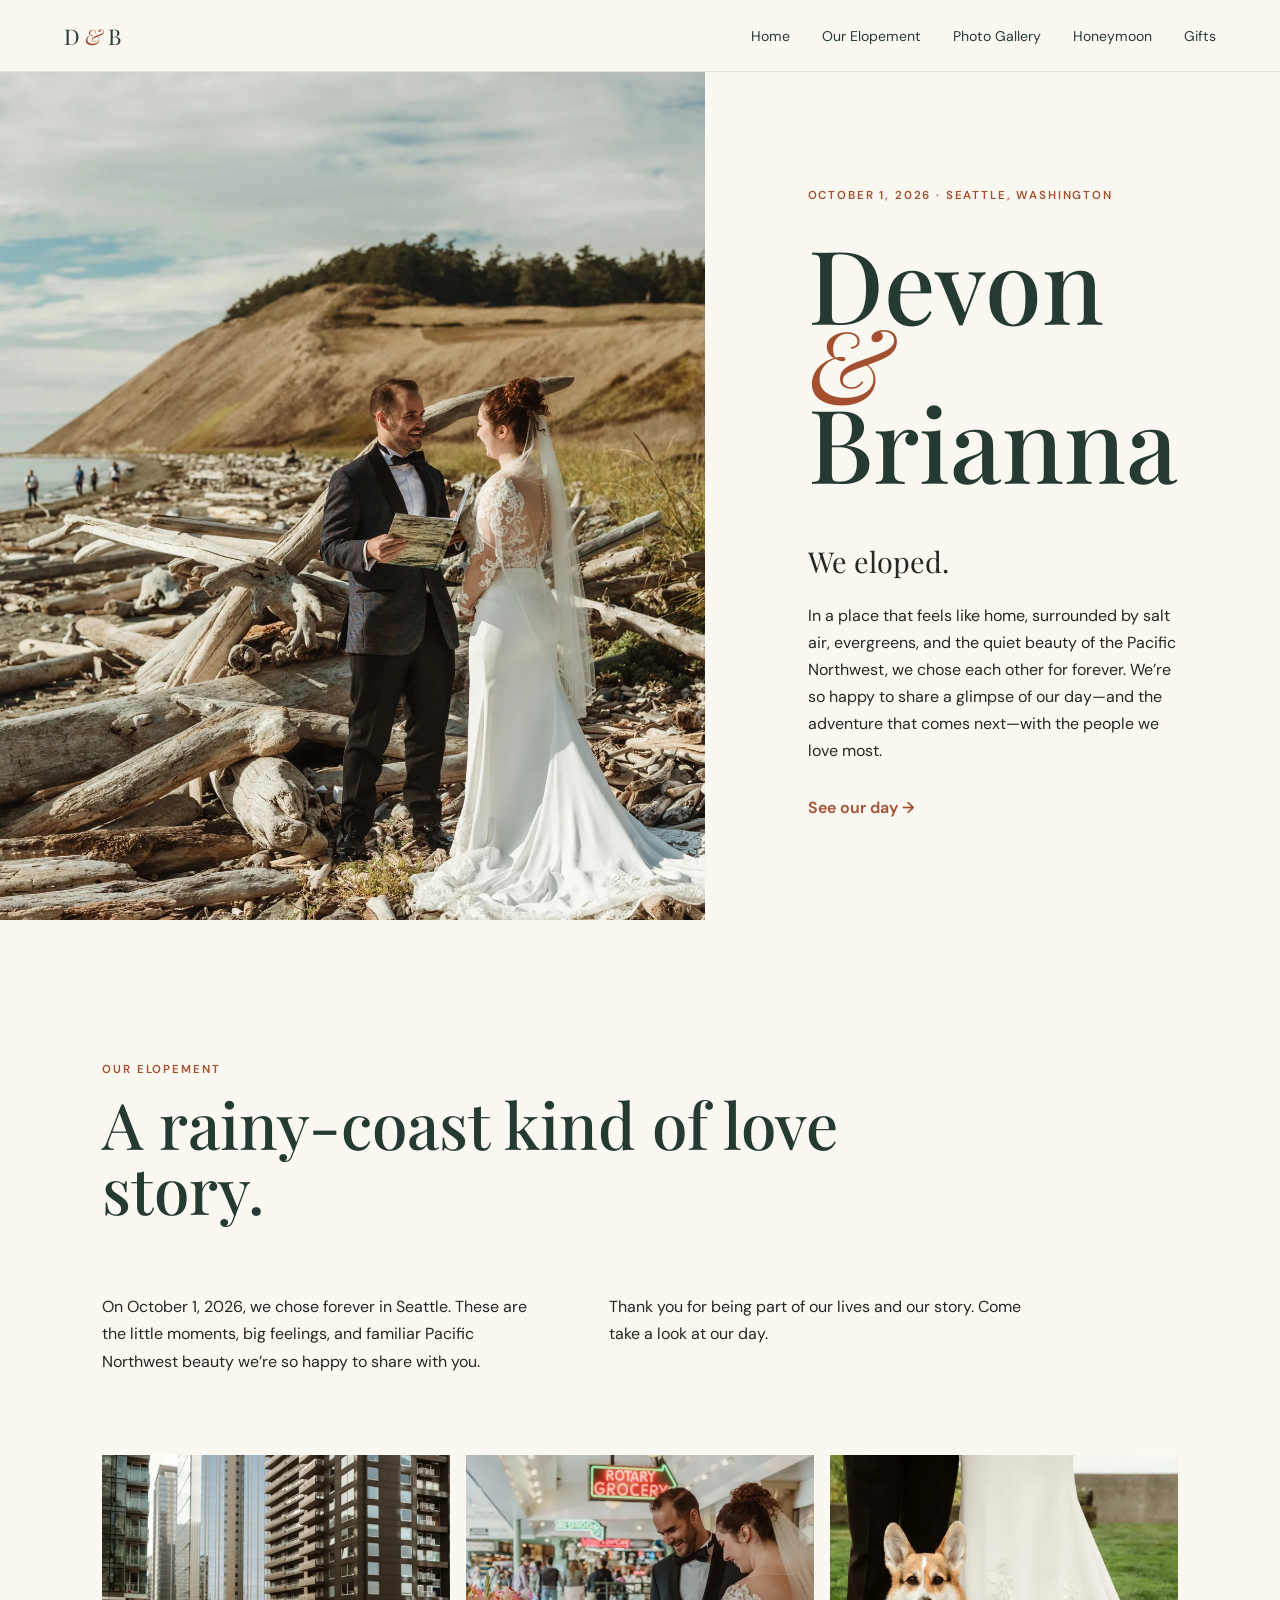
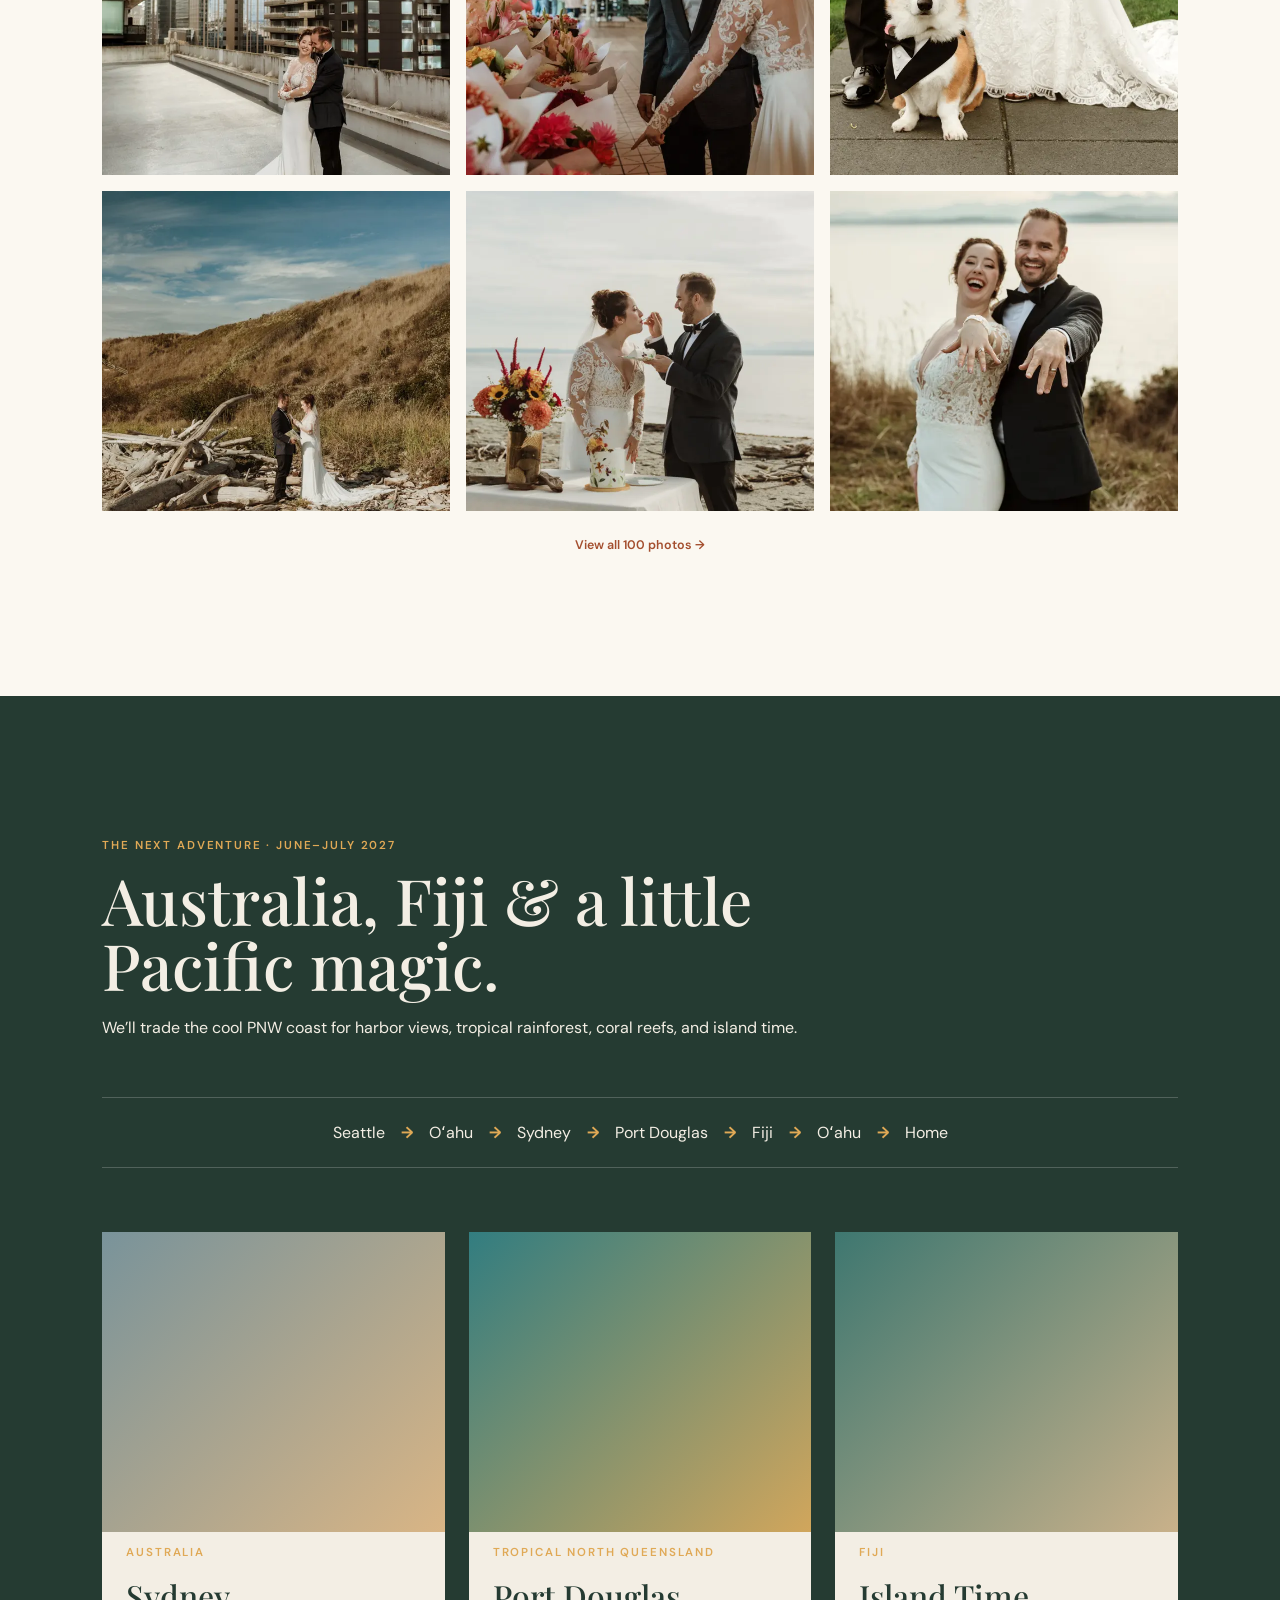
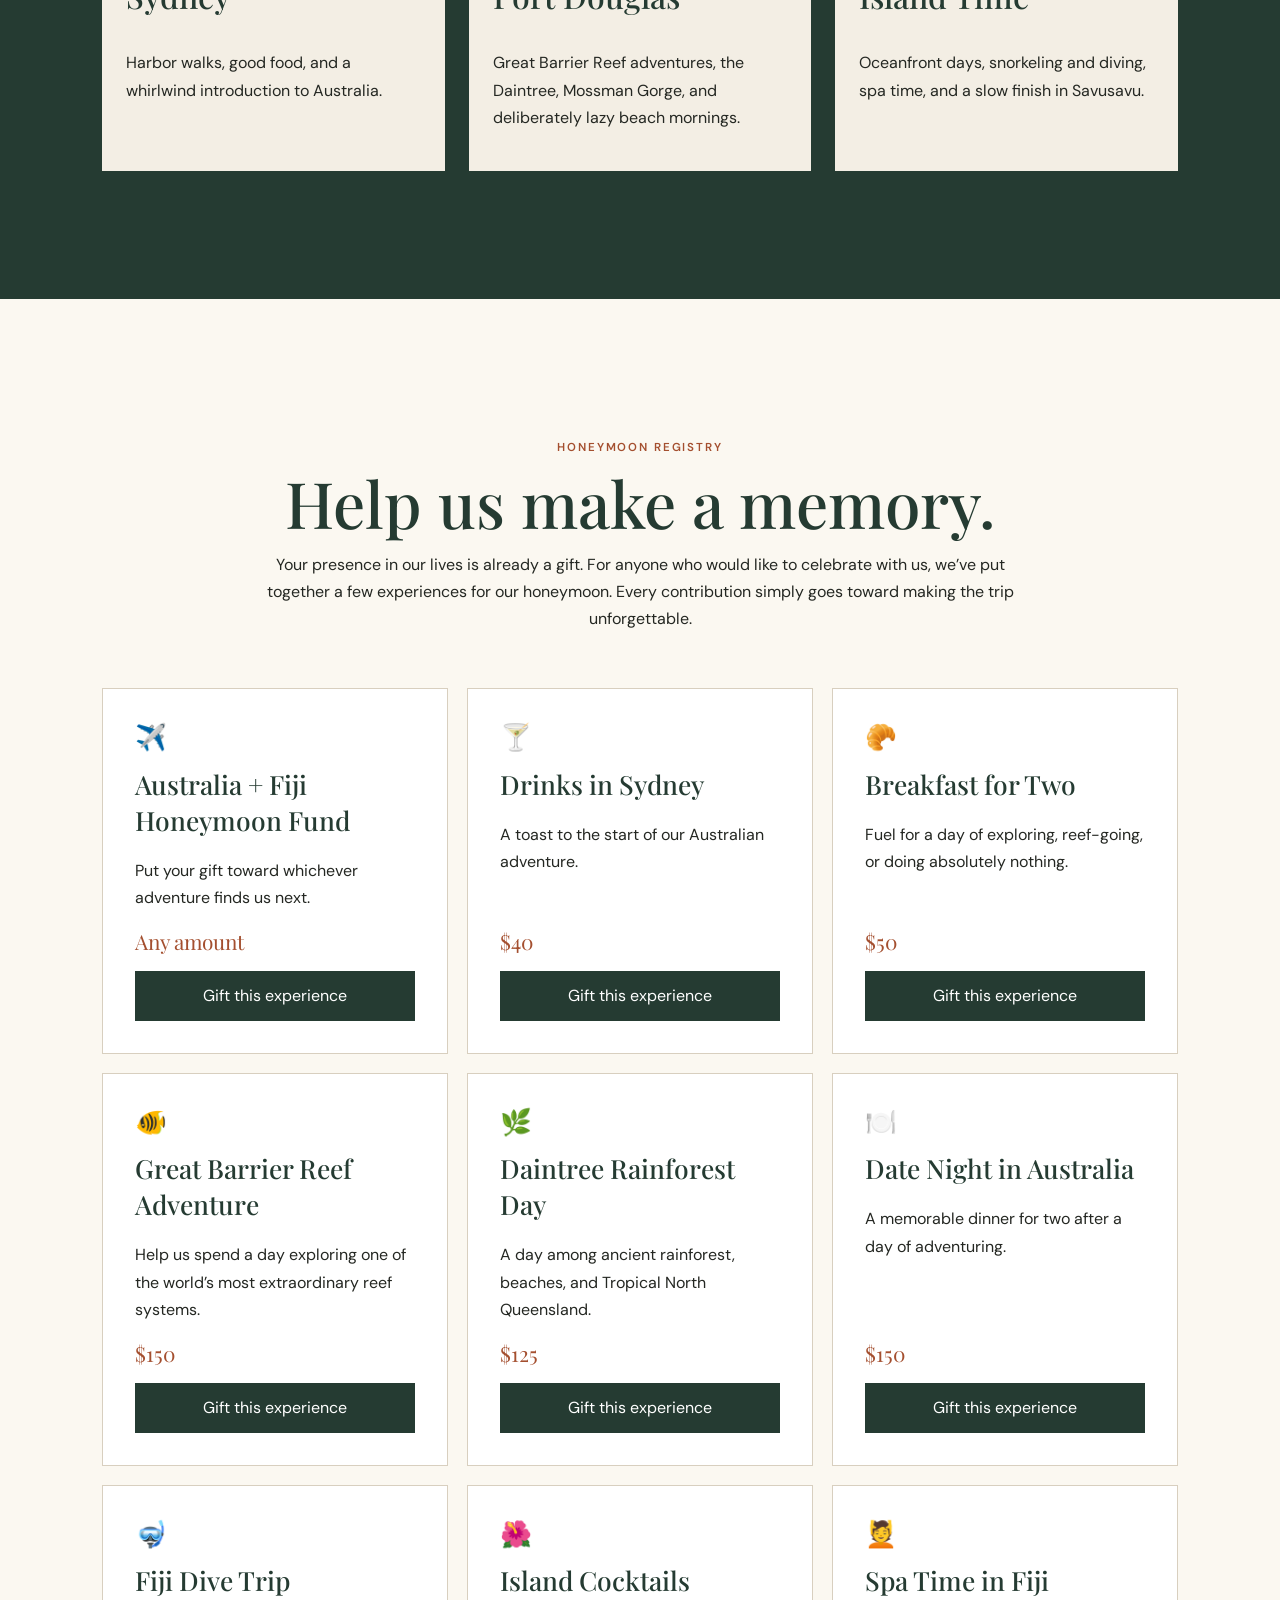
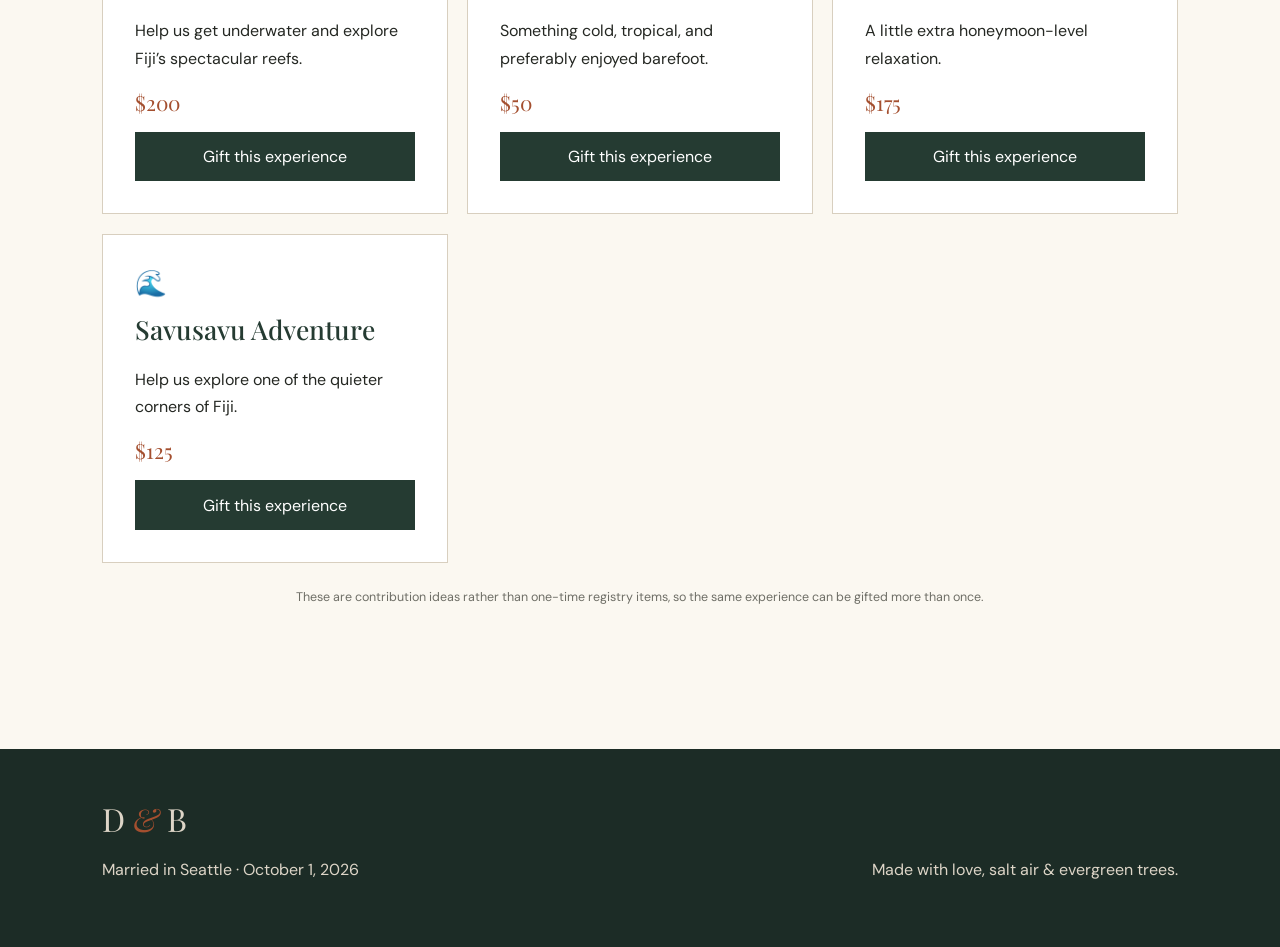
==== index.html @ 870340c9 "Add complete elopement website with all 100 optimized photos" ====
<!doctype html><html lang="en"><head><meta charset="utf-8"><meta name="viewport" content="width=device-width,initial-scale=1"><title>Devon & Brianna</title><link rel="stylesheet" href="assets/style.css"></head><body>
<div id="site"><header><a class="brand" href="#home">D <span>&</span> B</a><button class="menu" aria-label="Toggle navigation">Menu</button><nav><a href="#home">Home</a><a href="#elopement">Our Elopement</a><a href="gallery.html">Photo Gallery</a><a href="#honeymoon">Honeymoon</a><a href="#gifts">Gifts</a></nav></header>
<main><section id="home" class="hero"><div class="hero-image"><img src="assets/images/photo-057-full.webp" alt="Devon and Brianna together on the Pacific Northwest coast" fetchpriority="high"></div><div class="hero-copy"><p class="eyebrow">October 1, 2026 · Seattle, Washington</p><h1>Devon <i>&</i><br>Brianna</h1><p class="lead">We eloped.</p><p>In a place that feels like home, surrounded by salt air, evergreens, and the quiet beauty of the Pacific Northwest, we chose each other for forever. We’re so happy to share a glimpse of our day—and the adventure that comes next—with the people we love most.</p><a class="text-link" href="#elopement">See our day →</a></div></section>
<section id="elopement" class="section"><div class="section-head"><p class="eyebrow">Our Elopement</p><h2>A rainy-coast kind of love story.</h2></div><div class="story"><p>On October 1, 2026, we chose forever in Seattle. These are the little moments, big feelings, and familiar Pacific Northwest beauty we’re so happy to share with you.</p><p>Thank you for being part of our lives and our story. Come take a look at our day.</p></div><div class="photo-preview"><a href="gallery.html#photo-001" aria-label="See elopement photo 1"><img src="assets/images/photo-001-thumb.webp" alt="Elopement photo 1" loading="lazy" width="618" height="800"></a><a href="gallery.html#photo-013" aria-label="See elopement photo 13"><img src="assets/images/photo-013-thumb.webp" alt="Elopement photo 13" loading="lazy" width="600" height="800"></a><a href="gallery.html#photo-030" aria-label="See elopement photo 30"><img src="assets/images/photo-030-thumb.webp" alt="Elopement photo 30" loading="lazy" width="800" height="571"></a><a href="gallery.html#photo-049" aria-label="See elopement photo 49"><img src="assets/images/photo-049-thumb.webp" alt="Elopement photo 49" loading="lazy" width="800" height="571"></a><a href="gallery.html#photo-072" aria-label="See elopement photo 72"><img src="assets/images/photo-072-thumb.webp" alt="Elopement photo 72" loading="lazy" width="800" height="640"></a><a href="gallery.html#photo-100" aria-label="See elopement photo 100"><img src="assets/images/photo-100-thumb.webp" alt="Elopement photo 100" loading="lazy" width="640" height="800"></a></div><p class="gallery-note"><a class="text-link" href="gallery.html">View all 100 photos →</a></p></section>
<section id="honeymoon" class="section honeymoon"><div class="section-head"><p class="eyebrow">The next adventure · June–July 2027</p><h2>Australia, Fiji & a little Pacific magic.</h2><p>We’ll trade the cool PNW coast for harbor views, tropical rainforest, coral reefs, and island time.</p></div><div class="route"><span>Seattle</span><b>→</b><span>Oʻahu</span><b>→</b><span>Sydney</span><b>→</b><span>Port Douglas</span><b>→</b><span>Fiji</span><b>→</b><span>Oʻahu</span><b>→</b><span>Home</span></div><div class="destination-grid"><article><div class="dest-img sydney"></div><p class="eyebrow">Australia</p><h3>Sydney</h3><p>Harbor walks, good food, and a whirlwind introduction to Australia.</p></article><article><div class="dest-img reef"></div><p class="eyebrow">Tropical North Queensland</p><h3>Port Douglas</h3><p>Great Barrier Reef adventures, the Daintree, Mossman Gorge, and deliberately lazy beach mornings.</p></article><article><div class="dest-img fiji"></div><p class="eyebrow">Fiji</p><h3>Island Time</h3><p>Oceanfront days, snorkeling and diving, spa time, and a slow finish in Savusavu.</p></article></div></section>
<section id="gifts" class="section gifts"><div class="section-head center"><p class="eyebrow">Honeymoon Registry</p><h2>Help us make a memory.</h2><p>Your presence in our lives is already a gift. For anyone who would like to celebrate with us, we’ve put together a few experiences for our honeymoon. Every contribution simply goes toward making the trip unforgettable.</p></div><div id="giftGrid" class="gift-grid"></div><p class="fineprint">These are contribution ideas rather than one-time registry items, so the same experience can be gifted more than once.</p></section>
</main><footer><div><div class="footer-mark">D <span>&</span> B</div><p>Married in Seattle · October 1, 2026</p></div><p>Made with love, salt air & evergreen trees.</p></footer></div>
<div id="modal" class="modal" hidden><div class="modal-card" role="dialog" aria-modal="true" aria-labelledby="modalTitle"><button id="closeModal" class="close" aria-label="Close">×</button><p class="eyebrow">A gift for our adventure</p><h2 id="modalTitle">Thank you.</h2><p id="giftChoice"></p><div class="pay-options"><div><h3>Venmo</h3><div class="qr">VENMO<br>QR CODE<br>PLACEHOLDER</div><p>@YOUR-VENMO</p><button class="secondary" data-copy="@YOUR-VENMO">Copy Venmo</button></div><div><h3>Zelle</h3><p>Send your gift using Brianna’s email:</p><strong id="zelle">your-email@example.com</strong><button class="secondary" data-copy="your-email@example.com">Copy email</button></div></div><p class="modal-note">Please include your name and the experience in the payment note if you’d like.</p></div></div>
<script src="assets/script.js"></script></body></html>
---- assets/style.css ----
@import url('https://fonts.googleapis.com/css2?family=DM+Sans:wght@400;500;600&family=Playfair+Display:ital,wght@0,500;0,600;1,500&display=swap');
:root{--cream:#f3eee4;--paper:#fbf8f1;--forest:#253b32;--moss:#596b4f;--rust:#a44f2f;--ochre:#c38b31;--plum:#684454;--ink:#242722;--drift:#c8b9a4}*{box-sizing:border-box}html{scroll-behavior:smooth}body{margin:0;background:var(--paper);color:var(--ink);font-family:'DM Sans',sans-serif}h1,h2,h3{font-family:'Playfair Display',serif;font-weight:500;margin-top:0}p{line-height:1.7}.eyebrow{text-transform:uppercase;letter-spacing:.16em;font-size:.72rem;font-weight:600;color:var(--rust)}header{position:sticky;top:0;z-index:20;height:72px;padding:0 5vw;display:flex;align-items:center;justify-content:space-between;background:rgba(251,248,241,.93);backdrop-filter:blur(12px);border-bottom:1px solid rgba(37,59,50,.12)}.brand{text-decoration:none;color:var(--forest);font-family:'Playfair Display';font-size:1.35rem}.brand span,.footer-mark span{color:var(--rust);font-style:italic}nav{display:flex;gap:2rem}nav a{color:var(--forest);text-decoration:none;font-size:.88rem}.menu{display:none}.hero{min-height:calc(100vh - 72px);display:grid;grid-template-columns:1.12fr .88fr}.hero-image{min-height:650px;background:linear-gradient(145deg,rgba(37,59,50,.2),rgba(164,79,47,.18)),linear-gradient(135deg,#7f8b7d,#d1b27b 50%,#6a535d);display:flex;align-items:flex-end;padding:2rem;color:white}.placeholder span{border:1px solid rgba(255,255,255,.7);padding:.7rem 1rem;font-size:.75rem;letter-spacing:.1em;text-transform:uppercase}.hero-copy{display:flex;flex-direction:column;justify-content:center;padding:8vw}.hero h1{font-size:clamp(4rem,8vw,8.5rem);line-height:.78;color:var(--forest);margin:.25em 0}.hero h1 i{color:var(--rust);font-weight:400}.lead{font-family:'Playfair Display';font-size:1.8rem;margin-bottom:0}.text-link{color:var(--rust);font-weight:600;text-decoration:none;margin-top:1rem}.section{padding:8rem 8vw}.section-head{max-width:760px;margin-bottom:3.5rem}.section-head h2{font-size:clamp(2.8rem,5vw,5.2rem);line-height:1.02;color:var(--forest);margin:.15em 0}.story{display:grid;grid-template-columns:1fr 1fr;gap:4rem;max-width:950px;margin-bottom:4rem}.gallery{display:grid;grid-template-columns:repeat(3,1fr);grid-auto-rows:260px;gap:1rem}.ph{background:linear-gradient(145deg,#647466,#b08b61);display:grid;place-items:center;color:rgba(255,255,255,.7);font-family:'Playfair Display';font-size:2rem}.ph:nth-child(2n){background:linear-gradient(145deg,#8d654e,#6d4f61)}.ph.tall{grid-row:span 2}.ph.wide{grid-column:span 2}.gallery-note,.fineprint{text-align:center;font-size:.78rem;color:#6e6e66;margin-top:1.5rem}.honeymoon{background:var(--forest);color:var(--cream)}.honeymoon .section-head h2{color:var(--cream)}.honeymoon .eyebrow{color:#e0a956}.route{display:flex;flex-wrap:wrap;align-items:center;justify-content:center;gap:.7rem 1rem;border-top:1px solid rgba(255,255,255,.2);border-bottom:1px solid rgba(255,255,255,.2);padding:1.5rem 0;margin-bottom:4rem}.route b{color:#e0a956}.destination-grid{display:grid;grid-template-columns:repeat(3,1fr);gap:1.5rem}.destination-grid article{background:#f3eee4;color:var(--ink);padding-bottom:1.5rem}.destination-grid article p,.destination-grid article h3{margin-left:1.5rem;margin-right:1.5rem}.destination-grid h3{font-size:2rem;color:var(--forest)}.dest-img{height:300px;background-size:cover;background-position:center}.sydney{background:linear-gradient(135deg,#79939a,#d9b585)}.reef{background:linear-gradient(135deg,#327d80,#d1a65c)}.fiji{background:linear-gradient(135deg,#3e7770,#c9b18a)}.center{text-align:center;margin-left:auto;margin-right:auto}.gift-grid{display:grid;grid-template-columns:repeat(3,1fr);gap:1.2rem}.gift-card{border:1px solid #d8cfbf;background:#fff;padding:2rem;display:flex;min-height:260px;flex-direction:column}.gift-card .icon{font-size:1.6rem}.gift-card h3{font-size:1.65rem;color:var(--forest);margin:.7rem 0 .2rem}.gift-card .amount{font-family:'Playfair Display';font-size:1.3rem;color:var(--rust);margin-top:auto}.gift-card button{background:var(--forest);color:white;border:0;padding:.9rem 1rem;font:inherit;cursor:pointer}.gift-card button{margin-top:1rem;width:100%}footer{padding:3rem 8vw;background:#1c2c26;color:#ddd5c7;display:flex;justify-content:space-between;align-items:end}.footer-mark{font-family:'Playfair Display';font-size:2rem}.modal{position:fixed;inset:0;z-index:80;background:rgba(20,27,24,.75);display:grid;place-items:center;padding:1rem}.modal-card{position:relative;width:min(760px,100%);max-height:90vh;overflow:auto;background:var(--paper);padding:3rem}.close{position:absolute;right:1rem;top:.6rem;border:0;background:none;font-size:2rem;cursor:pointer}.pay-options{display:grid;grid-template-columns:1fr 1fr;gap:1rem;margin-top:2rem}.pay-options>div{border:1px solid #d8cfbf;padding:1.5rem}.qr{height:150px;background:#eee7da;display:grid;place-items:center;text-align:center;font-size:.75rem;letter-spacing:.12em;margin:1rem 0}.secondary{border:1px solid var(--forest);background:transparent;padding:.7rem 1rem;cursor:pointer}.modal-note{font-size:.8rem;color:#666}@media(max-width:800px){nav{display:none;position:absolute;top:72px;left:0;right:0;background:var(--paper);padding:1.5rem 5vw;flex-direction:column}nav.open{display:flex}.menu{display:block;border:0;background:none}.hero{grid-template-columns:1fr}.hero-image{min-height:55vh}.hero-copy{padding:5rem 8vw}.story,.destination-grid,.gift-grid,.pay-options{grid-template-columns:1fr}.gallery{grid-template-columns:1fr 1fr;grid-auto-rows:190px}.ph.wide{grid-column:span 2}.section{padding:5rem 6vw}footer{display:block}footer>p{margin-top:2rem}}

[hidden]{display:none!important}section[id],.photo{scroll-margin-top:90px}.hero-image{position:relative;padding:0}.hero-image>img{width:100%;height:100%;position:absolute;inset:0;object-fit:cover}.photo-preview{display:grid;grid-template-columns:repeat(3,1fr);gap:1rem}.photo-preview img{display:block;width:100%;height:320px;object-fit:cover}.gallery-title{font-size:clamp(2.8rem,6vw,5.2rem);line-height:1.05;color:var(--forest)}.photo-wall{columns:3;column-gap:1rem}.photo{display:block;break-inside:avoid;margin-bottom:1rem}.photo img{display:block;width:100%;height:auto;background:var(--cream)}a:focus-visible,button:focus-visible{outline:3px solid var(--ochre);outline-offset:4px}#photoViewer{border:0;padding:3.5rem 1rem 1rem;background:#18251f;color:var(--cream);width:min(1200px,96vw);max-width:96vw;max-height:96dvh;overflow:auto}#photoViewer::backdrop{background:rgba(10,18,14,.92)}#largePhoto{display:block;max-width:100%;width:auto;height:auto;max-height:75dvh;margin:auto;object-fit:contain}.viewer-close{position:absolute;top:.25rem;right:1rem;font-size:2rem}.viewer-close,.viewer-controls button{background:transparent;border:0;color:var(--cream);cursor:pointer;min-width:44px;min-height:44px}.viewer-controls{display:flex;align-items:center;justify-content:center;gap:2rem;margin-top:.5rem}.viewer-controls button{font-size:1.5rem}@media(max-width:800px){.photo-wall{columns:2}.photo-preview{grid-template-columns:repeat(2,1fr)}.photo-preview img{height:240px}nav{gap:1.2rem}}@media(max-width:480px){.photo-wall{columns:1}.photo-preview img{height:190px}}@media(prefers-reduced-motion:reduce){html{scroll-behavior:auto}}
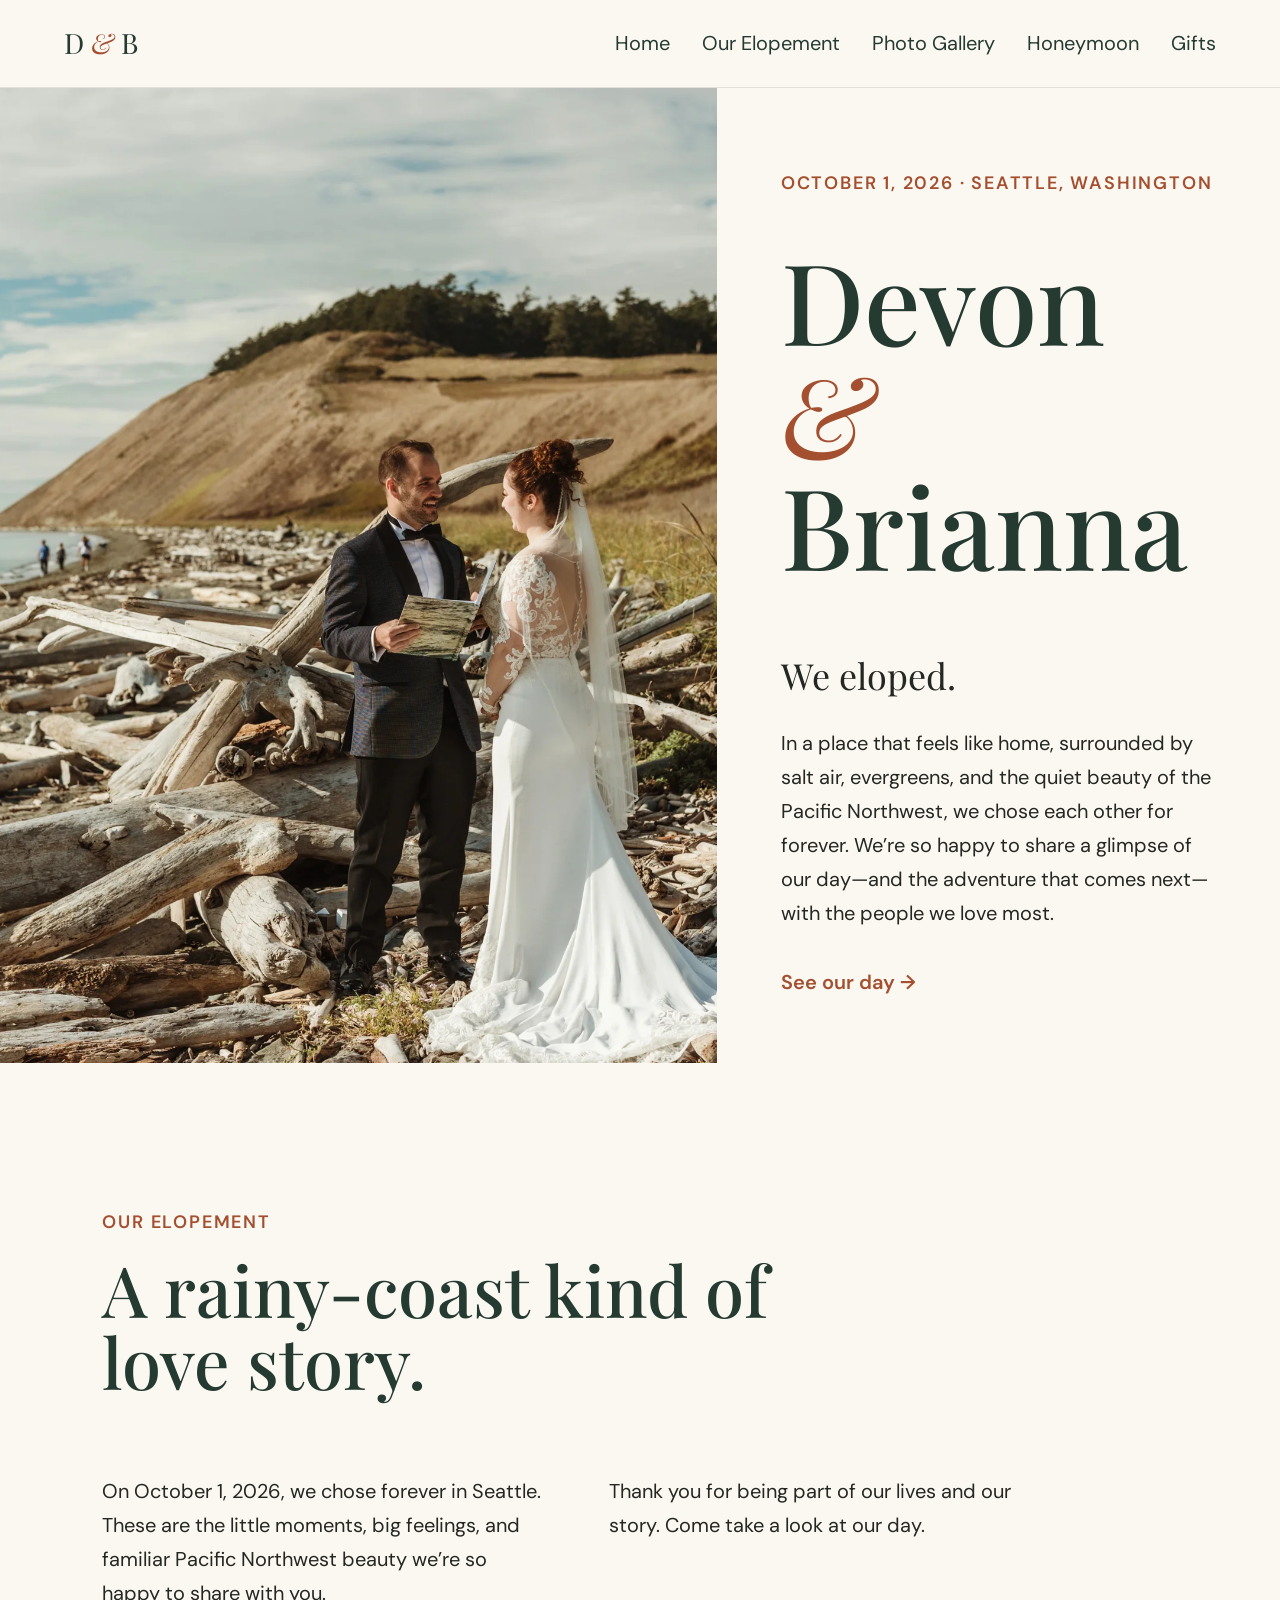
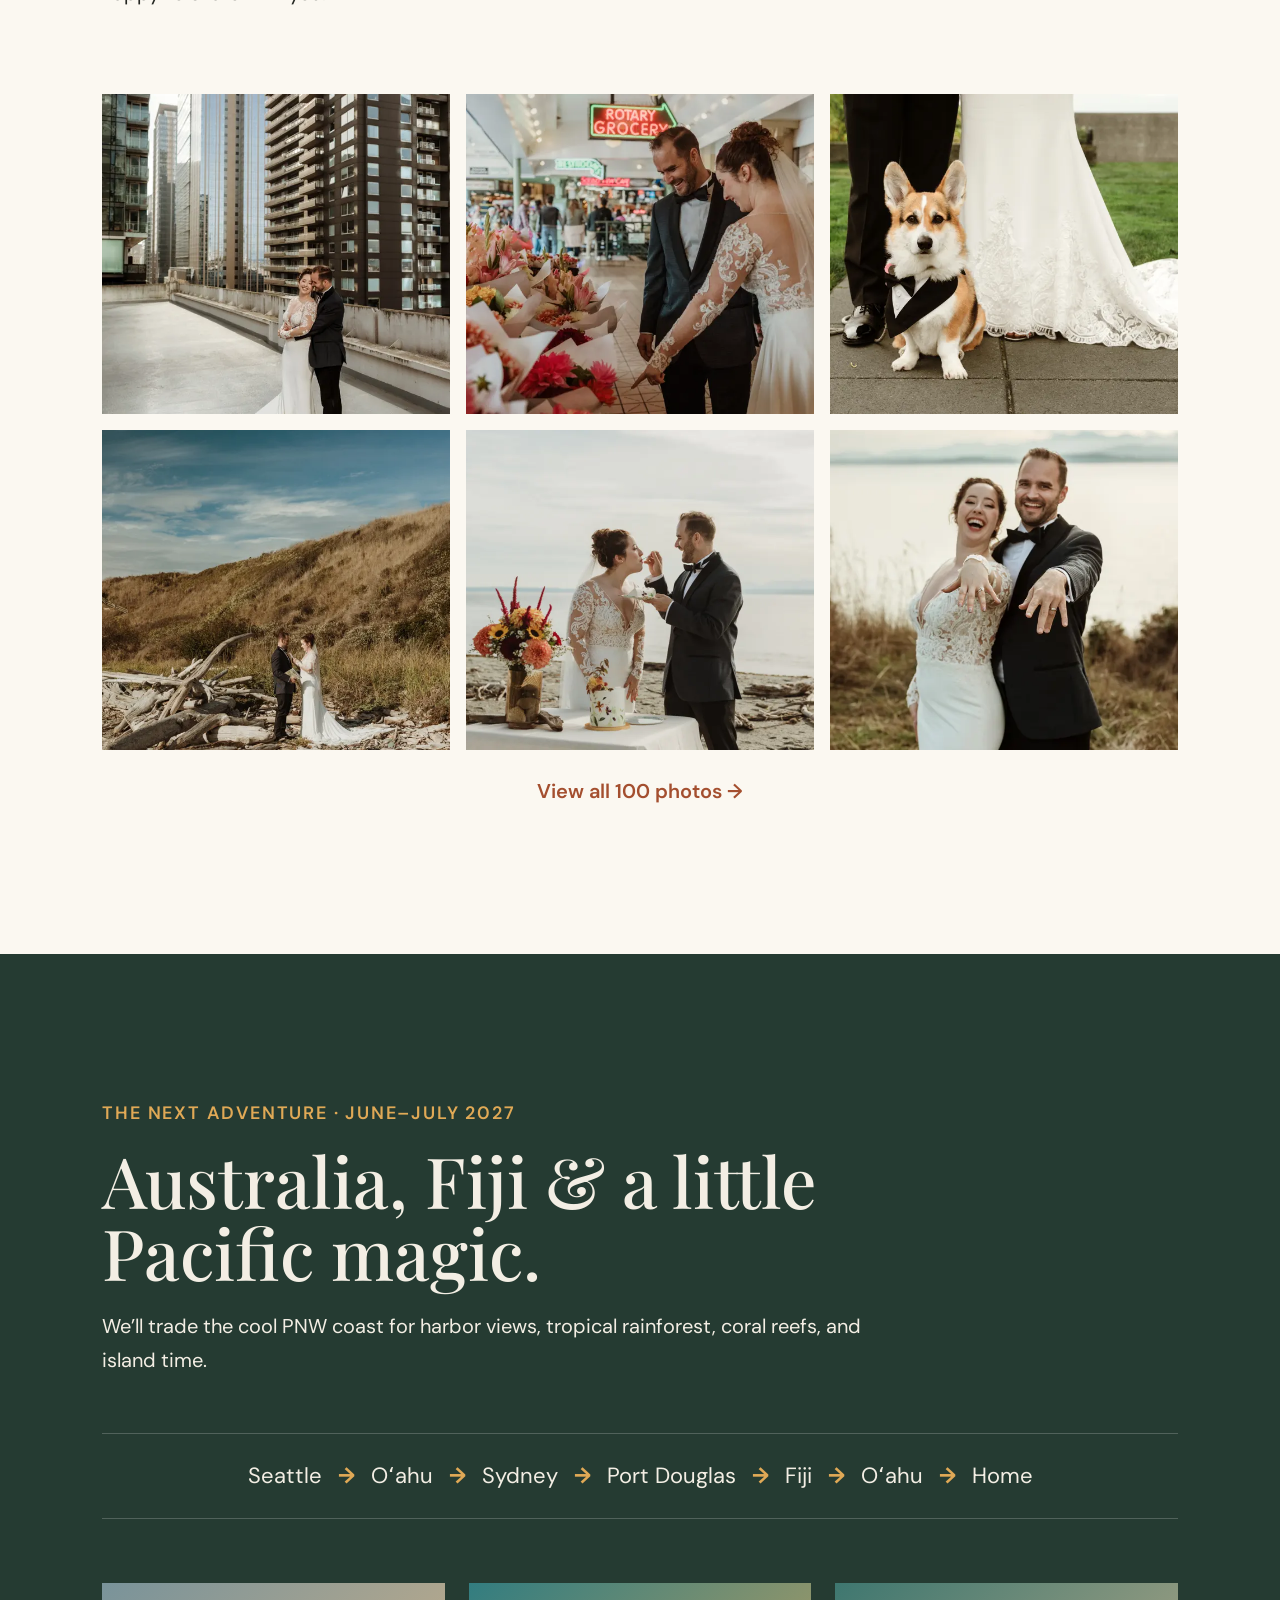
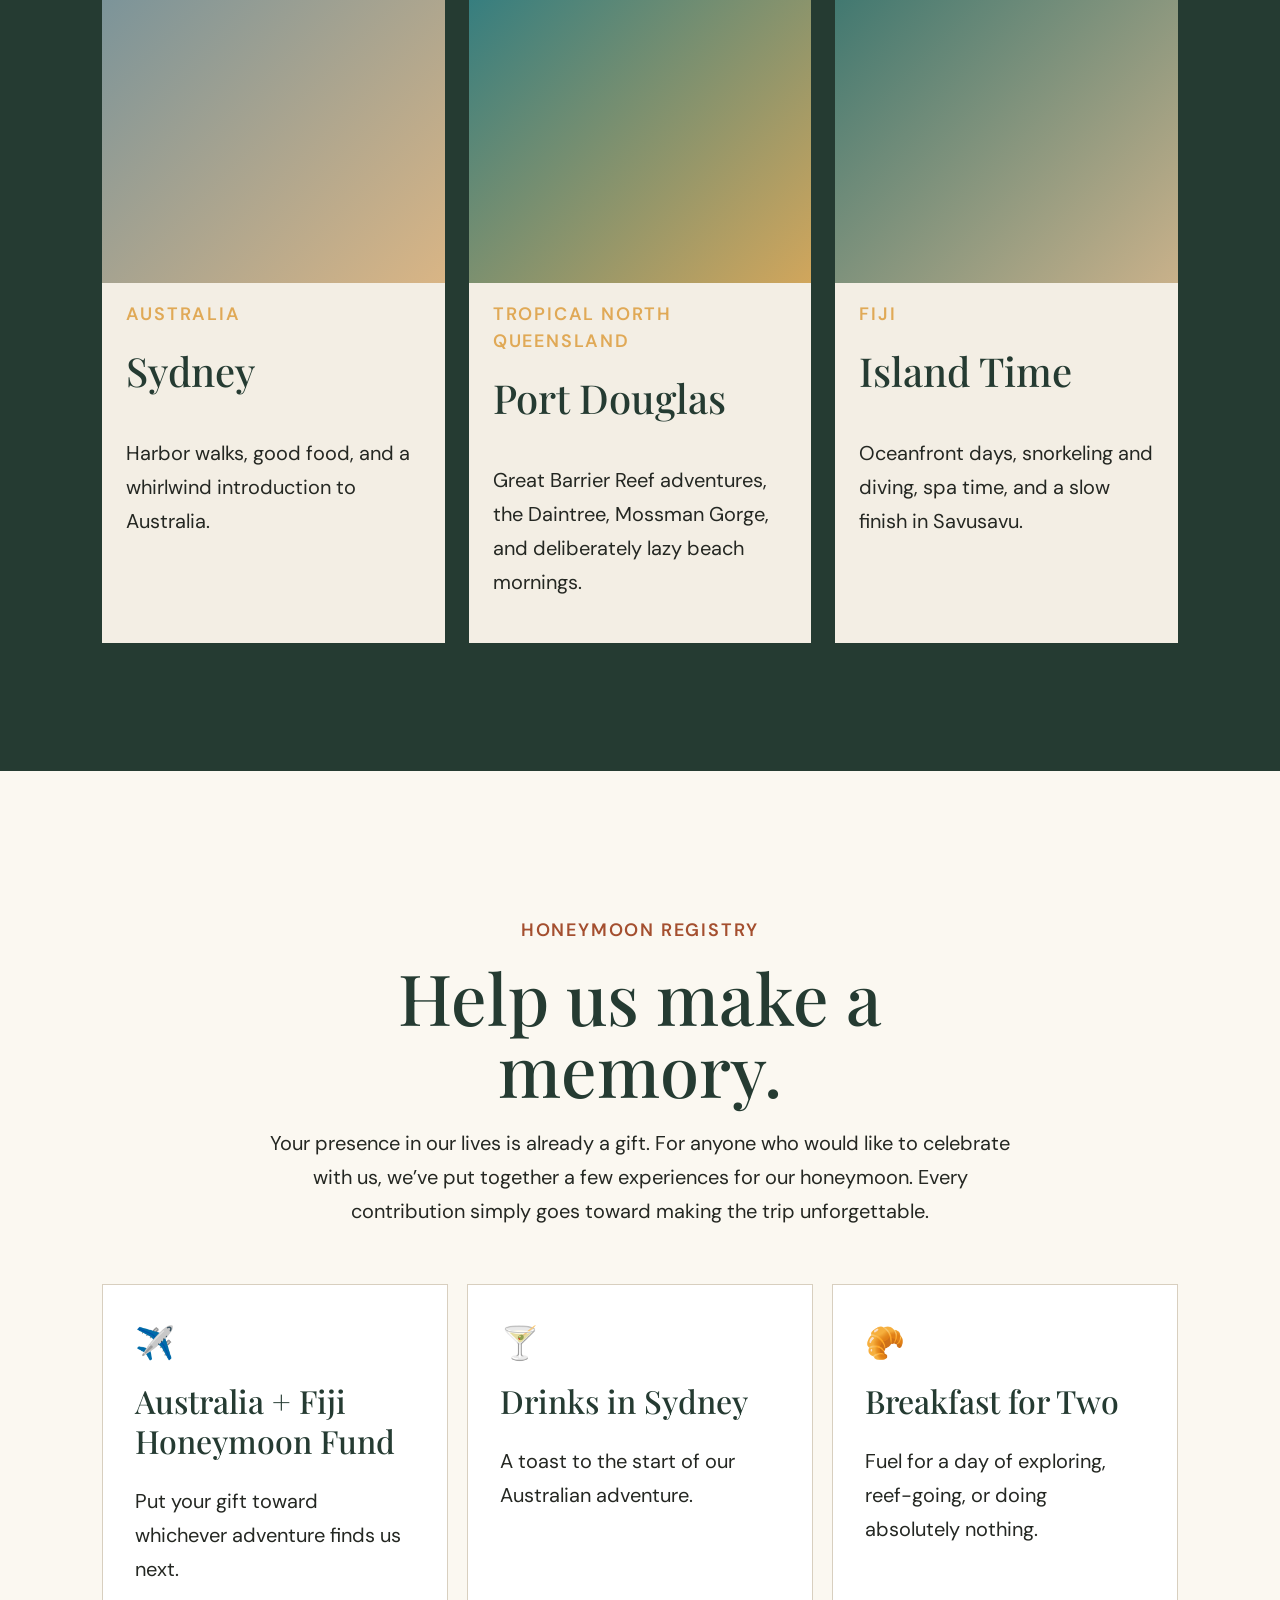
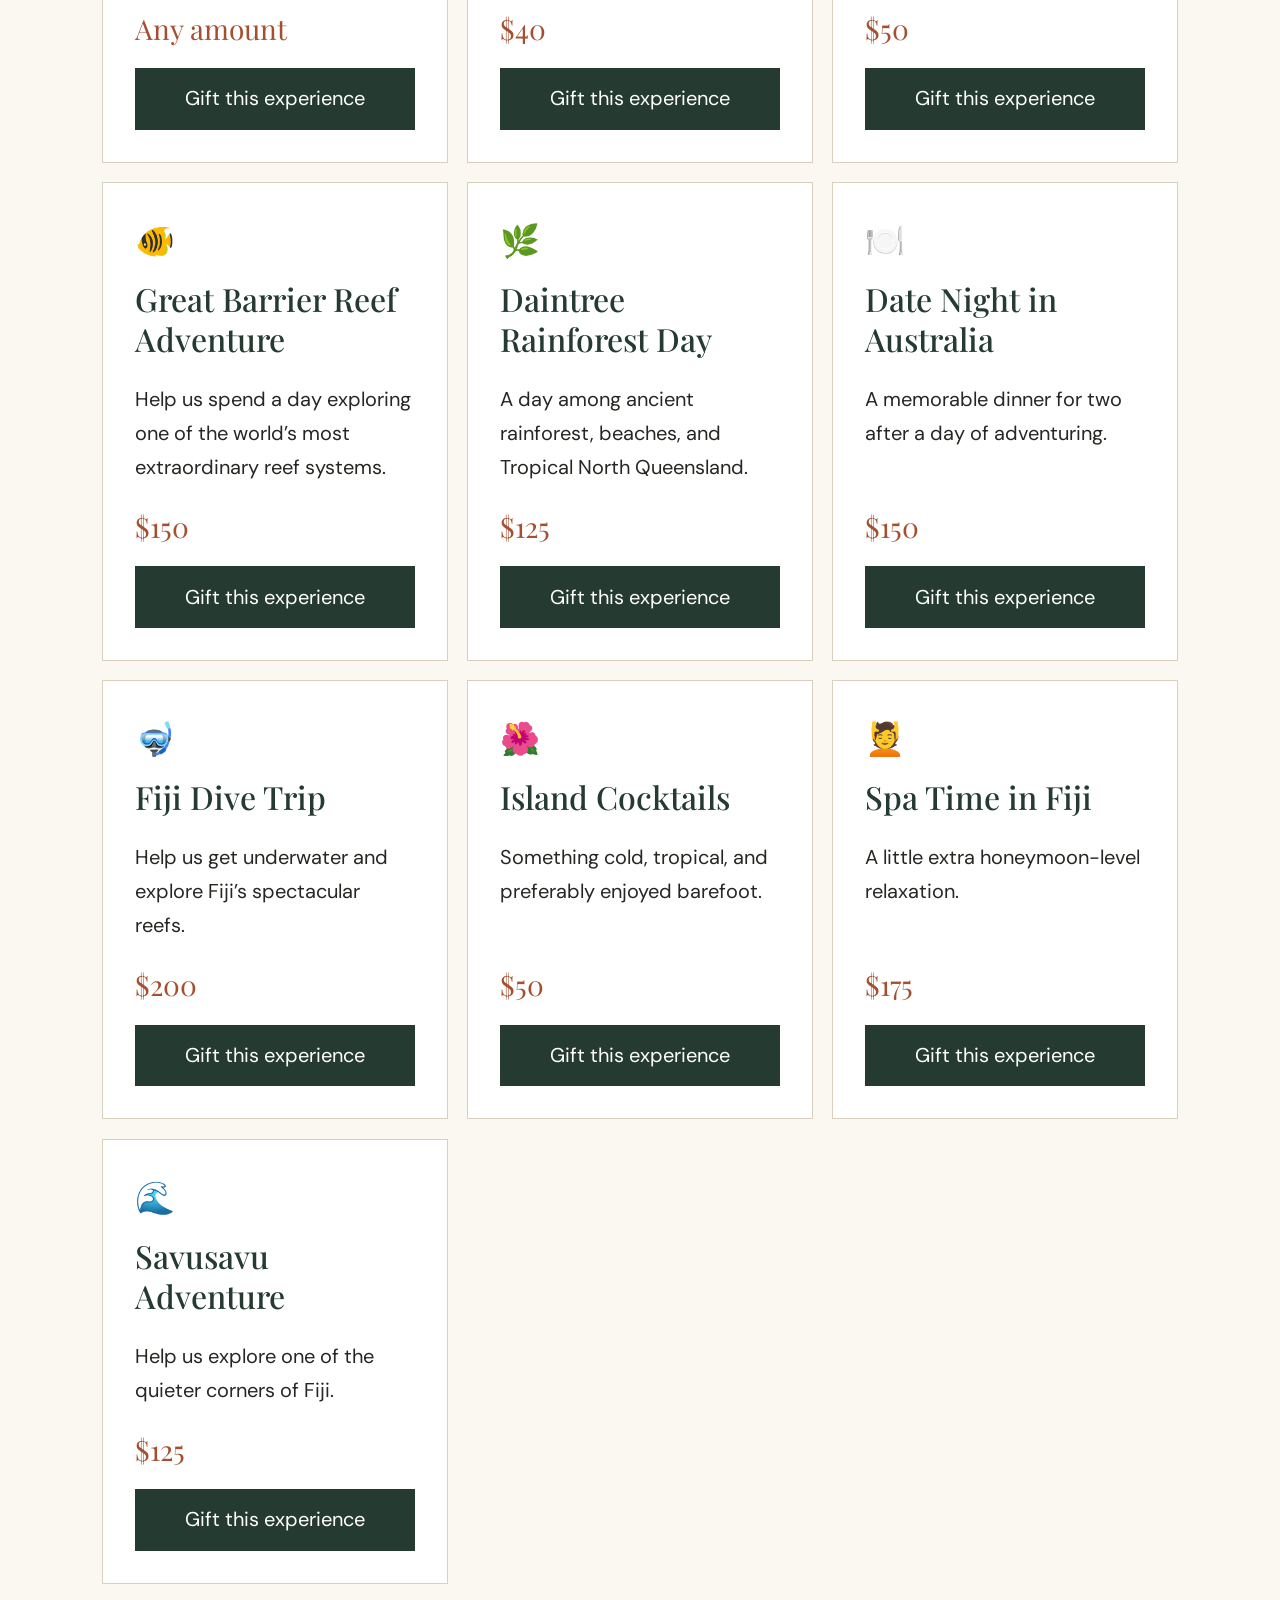
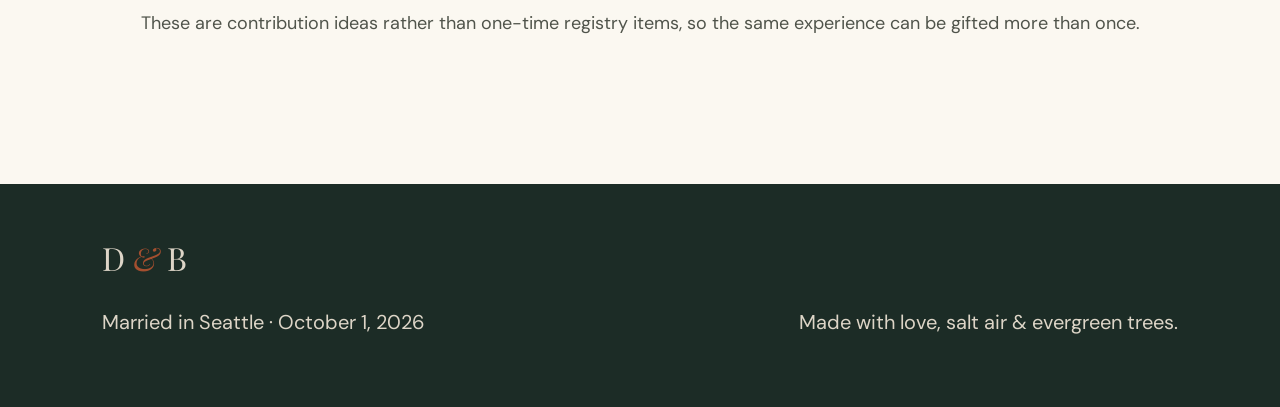
==== commit 188a2cc6: "Increase typography and control sizes for easier reading" ====
--- a/index.html
+++ b/index.html
@@ -1,9 +1,9 @@
-<!doctype html><html lang="en"><head><meta charset="utf-8"><meta name="viewport" content="width=device-width,initial-scale=1"><title>Devon & Brianna</title><link rel="stylesheet" href="assets/style.css"></head><body>
+<!doctype html><html lang="en"><head><meta charset="utf-8"><meta name="viewport" content="width=device-width,initial-scale=1"><title>Devon & Brianna</title><link rel="stylesheet" href="assets/style.css?v=5"></head><body>
 <div id="site"><header><a class="brand" href="#home">D <span>&</span> B</a><button class="menu" aria-label="Toggle navigation">Menu</button><nav><a href="#home">Home</a><a href="#elopement">Our Elopement</a><a href="gallery.html">Photo Gallery</a><a href="#honeymoon">Honeymoon</a><a href="#gifts">Gifts</a></nav></header>
 <main><section id="home" class="hero"><div class="hero-image"><img src="assets/images/photo-057-full.webp" alt="Devon and Brianna together on the Pacific Northwest coast" fetchpriority="high"></div><div class="hero-copy"><p class="eyebrow">October 1, 2026 · Seattle, Washington</p><h1>Devon <i>&</i><br>Brianna</h1><p class="lead">We eloped.</p><p>In a place that feels like home, surrounded by salt air, evergreens, and the quiet beauty of the Pacific Northwest, we chose each other for forever. We’re so happy to share a glimpse of our day—and the adventure that comes next—with the people we love most.</p><a class="text-link" href="#elopement">See our day →</a></div></section>
 <section id="elopement" class="section"><div class="section-head"><p class="eyebrow">Our Elopement</p><h2>A rainy-coast kind of love story.</h2></div><div class="story"><p>On October 1, 2026, we chose forever in Seattle. These are the little moments, big feelings, and familiar Pacific Northwest beauty we’re so happy to share with you.</p><p>Thank you for being part of our lives and our story. Come take a look at our day.</p></div><div class="photo-preview"><a href="gallery.html#photo-001" aria-label="See elopement photo 1"><img src="assets/images/photo-001-thumb.webp" alt="Elopement photo 1" loading="lazy" width="618" height="800"></a><a href="gallery.html#photo-013" aria-label="See elopement photo 13"><img src="assets/images/photo-013-thumb.webp" alt="Elopement photo 13" loading="lazy" width="600" height="800"></a><a href="gallery.html#photo-030" aria-label="See elopement photo 30"><img src="assets/images/photo-030-thumb.webp" alt="Elopement photo 30" loading="lazy" width="800" height="571"></a><a href="gallery.html#photo-049" aria-label="See elopement photo 49"><img src="assets/images/photo-049-thumb.webp" alt="Elopement photo 49" loading="lazy" width="800" height="571"></a><a href="gallery.html#photo-072" aria-label="See elopement photo 72"><img src="assets/images/photo-072-thumb.webp" alt="Elopement photo 72" loading="lazy" width="800" height="640"></a><a href="gallery.html#photo-100" aria-label="See elopement photo 100"><img src="assets/images/photo-100-thumb.webp" alt="Elopement photo 100" loading="lazy" width="640" height="800"></a></div><p class="gallery-note"><a class="text-link" href="gallery.html">View all 100 photos →</a></p></section>
 <section id="honeymoon" class="section honeymoon"><div class="section-head"><p class="eyebrow">The next adventure · June–July 2027</p><h2>Australia, Fiji & a little Pacific magic.</h2><p>We’ll trade the cool PNW coast for harbor views, tropical rainforest, coral reefs, and island time.</p></div><div class="route"><span>Seattle</span><b>→</b><span>Oʻahu</span><b>→</b><span>Sydney</span><b>→</b><span>Port Douglas</span><b>→</b><span>Fiji</span><b>→</b><span>Oʻahu</span><b>→</b><span>Home</span></div><div class="destination-grid"><article><div class="dest-img sydney"></div><p class="eyebrow">Australia</p><h3>Sydney</h3><p>Harbor walks, good food, and a whirlwind introduction to Australia.</p></article><article><div class="dest-img reef"></div><p class="eyebrow">Tropical North Queensland</p><h3>Port Douglas</h3><p>Great Barrier Reef adventures, the Daintree, Mossman Gorge, and deliberately lazy beach mornings.</p></article><article><div class="dest-img fiji"></div><p class="eyebrow">Fiji</p><h3>Island Time</h3><p>Oceanfront days, snorkeling and diving, spa time, and a slow finish in Savusavu.</p></article></div></section>
 <section id="gifts" class="section gifts"><div class="section-head center"><p class="eyebrow">Honeymoon Registry</p><h2>Help us make a memory.</h2><p>Your presence in our lives is already a gift. For anyone who would like to celebrate with us, we’ve put together a few experiences for our honeymoon. Every contribution simply goes toward making the trip unforgettable.</p></div><div id="giftGrid" class="gift-grid"></div><p class="fineprint">These are contribution ideas rather than one-time registry items, so the same experience can be gifted more than once.</p></section>
 </main><footer><div><div class="footer-mark">D <span>&</span> B</div><p>Married in Seattle · October 1, 2026</p></div><p>Made with love, salt air & evergreen trees.</p></footer></div>
-<div id="modal" class="modal" hidden><div class="modal-card" role="dialog" aria-modal="true" aria-labelledby="modalTitle"><button id="closeModal" class="close" aria-label="Close">×</button><p class="eyebrow">A gift for our adventure</p><h2 id="modalTitle">Thank you.</h2><p id="giftChoice"></p><div class="pay-options"><div><h3>Venmo</h3><div class="qr">VENMO<br>QR CODE<br>PLACEHOLDER</div><p>@YOUR-VENMO</p><button class="secondary" data-copy="@YOUR-VENMO">Copy Venmo</button></div><div><h3>Zelle</h3><p>Send your gift using Brianna’s email:</p><strong id="zelle">your-email@example.com</strong><button class="secondary" data-copy="your-email@example.com">Copy email</button></div></div><p class="modal-note">Please include your name and the experience in the payment note if you’d like.</p></div></div>
-<script src="assets/script.js"></script></body></html>
+<div id="modal" class="modal" hidden><div class="modal-card" role="dialog" aria-modal="true" aria-labelledby="modalTitle"><button id="closeModal" class="close" aria-label="Close">×</button><p class="eyebrow">A gift for our adventure</p><h2 id="modalTitle">Thank you.</h2><p id="giftChoice"></p><p>Choose Venmo or Zelle below. Scan a QR code with a second device, or use the payment details directly in your app.</p><div class="pay-options"><div><h3>Venmo</h3><a href="assets/images/venmo-qr.png" target="_blank" rel="noopener" aria-label="Open Brianna’s Venmo QR code at full size"><img class="payment-qr" src="assets/images/venmo-qr.png" alt="Venmo QR code for @Brianna-Burrows" width="1179" height="1072"></a><p class="payment-detail">@Brianna-Burrows</p><button class="secondary" data-copy="@Brianna-Burrows">Copy Venmo username</button><ol><li>Open Venmo and scan this code, or search for <strong>@Brianna-Burrows</strong>.</li><li>Confirm the recipient is Brianna Burrows, then enter your gift amount.</li><li>Add your name and chosen experience in the payment note, then review and send.</li></ol></div><div><h3>Zelle</h3><a href="assets/images/zelle-qr.png" target="_blank" rel="noopener" aria-label="Open Brianna’s Zelle QR code at full size"><img class="payment-qr" src="assets/images/zelle-qr.png" alt="Zelle QR code for Brianna’s payment details" width="571" height="681"></a><p>Send your gift to Brianna’s mobile number:</p><p class="payment-detail" id="zelle">(206) 369-0433</p><button class="secondary" data-copy="2063690433">Copy Zelle phone number</button><ol><li>Open Zelle in your bank’s app.</li><li>Use its QR scanner if available, or add a recipient using <strong>(206) 369-0433</strong>.</li><li>Confirm the recipient is Brianna, enter your gift amount, and add your name and experience in the memo if available. Review and send.</li></ol></div></div><p class="modal-note">Using one device? Enter the username or phone number directly. Tap either QR code to open a larger image. If the recipient looks unfamiliar, check with us before sending. Thank you for helping us make a memory!</p><p id="copyStatus" class="modal-note" role="status" aria-live="polite"></p></div></div>
+<script src="assets/script.js?v=4"></script></body></html>
--- a/assets/style.css
+++ b/assets/style.css
@@ -1,4 +1,13 @@
 @import url('https://fonts.googleapis.com/css2?family=DM+Sans:wght@400;500;600&family=Playfair+Display:ital,wght@0,500;0,600;1,500&display=swap');
-:root{--cream:#f3eee4;--paper:#fbf8f1;--forest:#253b32;--moss:#596b4f;--rust:#a44f2f;--ochre:#c38b31;--plum:#684454;--ink:#242722;--drift:#c8b9a4}*{box-sizing:border-box}html{scroll-behavior:smooth}body{margin:0;background:var(--paper);color:var(--ink);font-family:'DM Sans',sans-serif}h1,h2,h3{font-family:'Playfair Display',serif;font-weight:500;margin-top:0}p{line-height:1.7}.eyebrow{text-transform:uppercase;letter-spacing:.16em;font-size:.72rem;font-weight:600;color:var(--rust)}header{position:sticky;top:0;z-index:20;height:72px;padding:0 5vw;display:flex;align-items:center;justify-content:space-between;background:rgba(251,248,241,.93);backdrop-filter:blur(12px);border-bottom:1px solid rgba(37,59,50,.12)}.brand{text-decoration:none;color:var(--forest);font-family:'Playfair Display';font-size:1.35rem}.brand span,.footer-mark span{color:var(--rust);font-style:italic}nav{display:flex;gap:2rem}nav a{color:var(--forest);text-decoration:none;font-size:.88rem}.menu{display:none}.hero{min-height:calc(100vh - 72px);display:grid;grid-template-columns:1.12fr .88fr}.hero-image{min-height:650px;background:linear-gradient(145deg,rgba(37,59,50,.2),rgba(164,79,47,.18)),linear-gradient(135deg,#7f8b7d,#d1b27b 50%,#6a535d);display:flex;align-items:flex-end;padding:2rem;color:white}.placeholder span{border:1px solid rgba(255,255,255,.7);padding:.7rem 1rem;font-size:.75rem;letter-spacing:.1em;text-transform:uppercase}.hero-copy{display:flex;flex-direction:column;justify-content:center;padding:8vw}.hero h1{font-size:clamp(4rem,8vw,8.5rem);line-height:.78;color:var(--forest);margin:.25em 0}.hero h1 i{color:var(--rust);font-weight:400}.lead{font-family:'Playfair Display';font-size:1.8rem;margin-bottom:0}.text-link{color:var(--rust);font-weight:600;text-decoration:none;margin-top:1rem}.section{padding:8rem 8vw}.section-head{max-width:760px;margin-bottom:3.5rem}.section-head h2{font-size:clamp(2.8rem,5vw,5.2rem);line-height:1.02;color:var(--forest);margin:.15em 0}.story{display:grid;grid-template-columns:1fr 1fr;gap:4rem;max-width:950px;margin-bottom:4rem}.gallery{display:grid;grid-template-columns:repeat(3,1fr);grid-auto-rows:260px;gap:1rem}.ph{background:linear-gradient(145deg,#647466,#b08b61);display:grid;place-items:center;color:rgba(255,255,255,.7);font-family:'Playfair Display';font-size:2rem}.ph:nth-child(2n){background:linear-gradient(145deg,#8d654e,#6d4f61)}.ph.tall{grid-row:span 2}.ph.wide{grid-column:span 2}.gallery-note,.fineprint{text-align:center;font-size:.78rem;color:#6e6e66;margin-top:1.5rem}.honeymoon{background:var(--forest);color:var(--cream)}.honeymoon .section-head h2{color:var(--cream)}.honeymoon .eyebrow{color:#e0a956}.route{display:flex;flex-wrap:wrap;align-items:center;justify-content:center;gap:.7rem 1rem;border-top:1px solid rgba(255,255,255,.2);border-bottom:1px solid rgba(255,255,255,.2);padding:1.5rem 0;margin-bottom:4rem}.route b{color:#e0a956}.destination-grid{display:grid;grid-template-columns:repeat(3,1fr);gap:1.5rem}.destination-grid article{background:#f3eee4;color:var(--ink);padding-bottom:1.5rem}.destination-grid article p,.destination-grid article h3{margin-left:1.5rem;margin-right:1.5rem}.destination-grid h3{font-size:2rem;color:var(--forest)}.dest-img{height:300px;background-size:cover;background-position:center}.sydney{background:linear-gradient(135deg,#79939a,#d9b585)}.reef{background:linear-gradient(135deg,#327d80,#d1a65c)}.fiji{background:linear-gradient(135deg,#3e7770,#c9b18a)}.center{text-align:center;margin-left:auto;margin-right:auto}.gift-grid{display:grid;grid-template-columns:repeat(3,1fr);gap:1.2rem}.gift-card{border:1px solid #d8cfbf;background:#fff;padding:2rem;display:flex;min-height:260px;flex-direction:column}.gift-card .icon{font-size:1.6rem}.gift-card h3{font-size:1.65rem;color:var(--forest);margin:.7rem 0 .2rem}.gift-card .amount{font-family:'Playfair Display';font-size:1.3rem;color:var(--rust);margin-top:auto}.gift-card button{background:var(--forest);color:white;border:0;padding:.9rem 1rem;font:inherit;cursor:pointer}.gift-card button{margin-top:1rem;width:100%}footer{padding:3rem 8vw;background:#1c2c26;color:#ddd5c7;display:flex;justify-content:space-between;align-items:end}.footer-mark{font-family:'Playfair Display';font-size:2rem}.modal{position:fixed;inset:0;z-index:80;background:rgba(20,27,24,.75);display:grid;place-items:center;padding:1rem}.modal-card{position:relative;width:min(760px,100%);max-height:90vh;overflow:auto;background:var(--paper);padding:3rem}.close{position:absolute;right:1rem;top:.6rem;border:0;background:none;font-size:2rem;cursor:pointer}.pay-options{display:grid;grid-template-columns:1fr 1fr;gap:1rem;margin-top:2rem}.pay-options>div{border:1px solid #d8cfbf;padding:1.5rem}.qr{height:150px;background:#eee7da;display:grid;place-items:center;text-align:center;font-size:.75rem;letter-spacing:.12em;margin:1rem 0}.secondary{border:1px solid var(--forest);background:transparent;padding:.7rem 1rem;cursor:pointer}.modal-note{font-size:.8rem;color:#666}@media(max-width:800px){nav{display:none;position:absolute;top:72px;left:0;right:0;background:var(--paper);padding:1.5rem 5vw;flex-direction:column}nav.open{display:flex}.menu{display:block;border:0;background:none}.hero{grid-template-columns:1fr}.hero-image{min-height:55vh}.hero-copy{padding:5rem 8vw}.story,.destination-grid,.gift-grid,.pay-options{grid-template-columns:1fr}.gallery{grid-template-columns:1fr 1fr;grid-auto-rows:190px}.ph.wide{grid-column:span 2}.section{padding:5rem 6vw}footer{display:block}footer>p{margin-top:2rem}}
+:root{--cream:#f3eee4;--paper:#fbf8f1;--forest:#253b32;--moss:#596b4f;--rust:#a44f2f;--ochre:#c38b31;--plum:#684454;--ink:#242722;--drift:#c8b9a4}*{box-sizing:border-box}html{scroll-behavior:smooth}body{margin:0;background:var(--paper);color:var(--ink);font-family:'DM Sans',sans-serif}h1,h2,h3{font-family:'Playfair Display',serif;font-weight:500;margin-top:0}p{line-height:1.7}.eyebrow{text-transform:uppercase;letter-spacing:.16em;font-size:1.125rem;font-weight:600;color:var(--rust)}header{position:sticky;top:0;z-index:20;height:88px;padding:0 5vw;display:flex;align-items:center;justify-content:space-between;background:rgba(251,248,241,.93);backdrop-filter:blur(12px);border-bottom:1px solid rgba(37,59,50,.12)}.brand{text-decoration:none;color:var(--forest);font-family:'Playfair Display';font-size:1.75rem}.brand span,.footer-mark span{color:var(--rust);font-style:italic}nav{display:flex;gap:2rem}nav a{color:var(--forest);text-decoration:none;font-size:1.25rem}.menu{display:none}.hero{min-height:calc(100vh - 88px);display:grid;grid-template-columns:1.12fr .88fr}.hero-image{min-height:650px;background:linear-gradient(145deg,rgba(37,59,50,.2),rgba(164,79,47,.18)),linear-gradient(135deg,#7f8b7d,#d1b27b 50%,#6a535d);display:flex;align-items:flex-end;padding:2rem;color:white}.placeholder span{border:1px solid rgba(255,255,255,.7);padding:.7rem 1rem;font-size:1.125rem;letter-spacing:.1em;text-transform:uppercase}.hero-copy{display:flex;flex-direction:column;justify-content:center;padding:8vw}.hero h1{font-size:clamp(4.5rem,8.8vw,9rem);line-height:1;color:var(--forest);margin:.25em 0}.hero h1 i{color:var(--rust);font-weight:400}.lead{font-family:'Playfair Display';font-size:2.25rem;margin-bottom:0}.text-link{color:var(--rust);font-weight:600;text-decoration:none;margin-top:1rem}.section{padding:8rem 8vw}.section-head{max-width:760px;margin-bottom:3.5rem}.section-head h2{font-size:clamp(3.25rem,5.5vw,5.75rem);line-height:1.02;color:var(--forest);margin:.15em 0}.story{display:grid;grid-template-columns:1fr 1fr;gap:4rem;max-width:950px;margin-bottom:4rem}.gallery{display:grid;grid-template-columns:repeat(3,1fr);grid-auto-rows:260px;gap:1rem}.ph{background:linear-gradient(145deg,#647466,#b08b61);display:grid;place-items:center;color:rgba(255,255,255,.7);font-family:'Playfair Display';font-size:2rem}.ph:nth-child(2n){background:linear-gradient(145deg,#8d654e,#6d4f61)}.ph.tall{grid-row:span 2}.ph.wide{grid-column:span 2}.gallery-note,.fineprint{text-align:center;font-size:1.125rem;color:#50544b;margin-top:1.5rem}.honeymoon{background:var(--forest);color:var(--cream)}.honeymoon .section-head h2{color:var(--cream)}.honeymoon .eyebrow{color:#e0a956}.route{display:flex;flex-wrap:wrap;align-items:center;justify-content:center;gap:.7rem 1rem;border-top:1px solid rgba(255,255,255,.2);border-bottom:1px solid rgba(255,255,255,.2);padding:1.5rem 0;margin-bottom:4rem}.route b{color:#e0a956}.destination-grid{display:grid;grid-template-columns:repeat(3,1fr);gap:1.5rem}.destination-grid article{background:#f3eee4;color:var(--ink);padding-bottom:1.5rem}.destination-grid article p,.destination-grid article h3{margin-left:1.5rem;margin-right:1.5rem}.destination-grid h3{font-size:2rem;color:var(--forest)}.dest-img{height:300px;background-size:cover;background-position:center}.sydney{background:linear-gradient(135deg,#79939a,#d9b585)}.reef{background:linear-gradient(135deg,#327d80,#d1a65c)}.fiji{background:linear-gradient(135deg,#3e7770,#c9b18a)}.center{text-align:center;margin-left:auto;margin-right:auto}.gift-grid{display:grid;grid-template-columns:repeat(3,1fr);gap:1.2rem}.gift-card{border:1px solid #d8cfbf;background:#fff;padding:2rem;display:flex;min-height:260px;flex-direction:column}.gift-card .icon{font-size:2rem}.gift-card h3{font-size:2rem;color:var(--forest);margin:.7rem 0 .2rem}.gift-card .amount{font-family:'Playfair Display';font-size:1.75rem;color:var(--rust);margin-top:auto}.gift-card button{background:var(--forest);color:white;border:0;padding:.9rem 1rem;font:inherit;cursor:pointer}.gift-card button{margin-top:1rem;width:100%}footer{padding:3rem 8vw;background:#1c2c26;color:#ddd5c7;display:flex;justify-content:space-between;align-items:end}.footer-mark{font-family:'Playfair Display';font-size:2rem}.modal{position:fixed;inset:0;z-index:80;background:rgba(20,27,24,.75);display:grid;place-items:center;padding:1rem}.modal-card{position:relative;width:min(760px,100%);max-height:90vh;overflow:auto;background:var(--paper);padding:3rem}.close{position:absolute;right:1rem;top:.6rem;border:0;background:none;font-size:2rem;cursor:pointer}.pay-options{display:grid;grid-template-columns:1fr 1fr;gap:1rem;margin-top:2rem}.pay-options>div{border:1px solid #d8cfbf;padding:1.5rem}.qr{height:150px;background:#eee7da;display:grid;place-items:center;text-align:center;font-size:1.125rem;letter-spacing:.12em;margin:1rem 0}.secondary{border:1px solid var(--forest);background:transparent;padding:.7rem 1rem;cursor:pointer}.modal-note{font-size:1.125rem;color:#50544b}@media(max-width:800px){nav{display:none;position:absolute;top:88px;left:0;right:0;background:var(--paper);padding:1.5rem 5vw;flex-direction:column}nav.open{display:flex}.menu{display:block;border:0;background:none}.hero{grid-template-columns:1fr}.hero-image{min-height:55vh}.hero-copy{padding:5rem 8vw}.story,.destination-grid,.gift-grid,.pay-options{grid-template-columns:1fr}.gallery{grid-template-columns:1fr 1fr;grid-auto-rows:190px}.ph.wide{grid-column:span 2}.section{padding:5rem 6vw}footer{display:block}footer>p{margin-top:2rem}}
 
-[hidden]{display:none!important}section[id],.photo{scroll-margin-top:90px}.hero-image{position:relative;padding:0}.hero-image>img{width:100%;height:100%;position:absolute;inset:0;object-fit:cover}.photo-preview{display:grid;grid-template-columns:repeat(3,1fr);gap:1rem}.photo-preview img{display:block;width:100%;height:320px;object-fit:cover}.gallery-title{font-size:clamp(2.8rem,6vw,5.2rem);line-height:1.05;color:var(--forest)}.photo-wall{columns:3;column-gap:1rem}.photo{display:block;break-inside:avoid;margin-bottom:1rem}.photo img{display:block;width:100%;height:auto;background:var(--cream)}a:focus-visible,button:focus-visible{outline:3px solid var(--ochre);outline-offset:4px}#photoViewer{border:0;padding:3.5rem 1rem 1rem;background:#18251f;color:var(--cream);width:min(1200px,96vw);max-width:96vw;max-height:96dvh;overflow:auto}#photoViewer::backdrop{background:rgba(10,18,14,.92)}#largePhoto{display:block;max-width:100%;width:auto;height:auto;max-height:75dvh;margin:auto;object-fit:contain}.viewer-close{position:absolute;top:.25rem;right:1rem;font-size:2rem}.viewer-close,.viewer-controls button{background:transparent;border:0;color:var(--cream);cursor:pointer;min-width:44px;min-height:44px}.viewer-controls{display:flex;align-items:center;justify-content:center;gap:2rem;margin-top:.5rem}.viewer-controls button{font-size:1.5rem}@media(max-width:800px){.photo-wall{columns:2}.photo-preview{grid-template-columns:repeat(2,1fr)}.photo-preview img{height:240px}nav{gap:1.2rem}}@media(max-width:480px){.photo-wall{columns:1}.photo-preview img{height:190px}}@media(prefers-reduced-motion:reduce){html{scroll-behavior:auto}}
+[hidden]{display:none!important}section[id],.photo{scroll-margin-top:108px}.hero-image{position:relative;padding:0}.hero-image>img{width:100%;height:100%;position:absolute;inset:0;object-fit:cover}.photo-preview{display:grid;grid-template-columns:repeat(3,1fr);gap:1rem}.photo-preview img{display:block;width:100%;height:320px;object-fit:cover}.gallery-title{font-size:clamp(3.25rem,6vw,5.75rem);line-height:1.05;color:var(--forest)}.photo-wall{columns:3;column-gap:1rem}.photo{display:block;break-inside:avoid;margin-bottom:1rem}.photo img{display:block;width:100%;height:auto;background:var(--cream)}a:focus-visible,button:focus-visible{outline:3px solid var(--ochre);outline-offset:4px}#photoViewer{border:0;padding:3.5rem 1rem 1rem;background:#18251f;color:var(--cream);width:min(1200px,96vw);max-width:96vw;max-height:96dvh;overflow:auto}#photoViewer::backdrop{background:rgba(10,18,14,.92)}#largePhoto{display:block;max-width:100%;width:auto;height:auto;max-height:75dvh;margin:auto;object-fit:contain}.viewer-close{position:absolute;top:.25rem;right:1rem;font-size:2rem}.viewer-close,.viewer-controls button{background:transparent;border:0;color:var(--cream);cursor:pointer;min-width:44px;min-height:44px}.viewer-controls{display:flex;align-items:center;justify-content:center;gap:2rem;margin-top:.5rem}.viewer-controls button{font-size:2rem}@media(max-width:800px){.photo-wall{columns:2}.photo-preview{grid-template-columns:repeat(2,1fr)}.photo-preview img{height:240px}nav{gap:1.2rem}}@media(max-width:480px){.photo-wall{columns:1}.photo-preview img{height:190px}}@media(prefers-reduced-motion:reduce){html{scroll-behavior:auto}}
+
+.payment-qr{display:block;width:100%;max-width:320px;height:auto;margin:1rem auto;background:#fff}.payment-detail{font-weight:600;overflow-wrap:anywhere}.pay-options>div{min-width:0}.pay-options ol{padding-left:1.25rem;font-size:1.25rem;line-height:1.65}.pay-options li+li{margin-top:.65rem}.pay-options .secondary{width:100%}@media(max-width:480px){.modal-card{padding:2.5rem 1.1rem}.pay-options>div{padding:1rem}}
+
+/* Readable typography and comfortable controls across the site. */
+body{font-size:1.25rem;line-height:1.65}button,input{font:inherit}h2{font-size:2.5rem;line-height:1.2}h3{font-size:2rem;line-height:1.25}.eyebrow{letter-spacing:.1em;line-height:1.5}.hero-copy{padding:5vw}.hero-copy p,.section-head p,.story p{max-width:65ch}.gift-card,.destination-grid article{min-width:0}.gift-card button,.secondary,.menu,.close,.viewer-close,.viewer-controls button{min-height:48px}.menu,.close,.viewer-close,.viewer-controls button{min-width:48px}.secondary{line-height:1.4}.modal-card{width:min(960px,100%)}.modal-card h2{font-size:clamp(2.25rem,4vw,3rem);padding-right:1rem}.pay-options ol{font-size:1.25rem}.payment-detail{font-size:1.5rem}.viewer-controls{font-size:1.25rem}footer{gap:2rem}.destination-grid h3{font-size:2.5rem}.route{font-size:1.375rem}.gallery-note,.fineprint,.modal-note{line-height:1.7}.gallery-note a{font-size:1.25rem}.close,.viewer-close{font-size:2.5rem;line-height:1}
+@media(min-width:801px) and (max-width:1200px){.gift-grid,.destination-grid{grid-template-columns:repeat(2,minmax(0,1fr))}}
+@media(max-width:1100px){.hero{grid-template-columns:1fr}.hero-image{min-height:60vh}.hero-copy{padding:4rem 8vw}.hero h1{font-size:clamp(4.5rem,12vw,9rem)}}
+@media(max-width:1050px){nav{display:none;position:absolute;top:88px;left:0;right:0;background:var(--paper);padding:1.5rem 5vw;flex-direction:column;gap:1rem;max-height:calc(100dvh - 88px);overflow:auto}nav.open{display:flex}.menu{display:block;border:0;background:none;font-weight:600;color:var(--forest)}nav a{display:block;padding:.35rem 0}}
+@media(max-width:600px){.hero-copy{padding:3rem 6vw}.hero h1{font-size:clamp(3.5rem,16vw,6rem)}.section-head h2,.gallery-title{font-size:clamp(2.75rem,12vw,3.75rem);line-height:1.12}.section{padding:4rem 6vw}.story{gap:1rem}.gift-card{padding:1.5rem}.modal-card{padding:3.5rem 1.1rem 1.5rem}.pay-options{grid-template-columns:1fr}.pay-options>div{padding:1rem}.modal-card h2{font-size:2.25rem}.modal{padding:.5rem}header .text-link{font-size:1.125rem;margin:0;max-width:70%;text-align:right}}
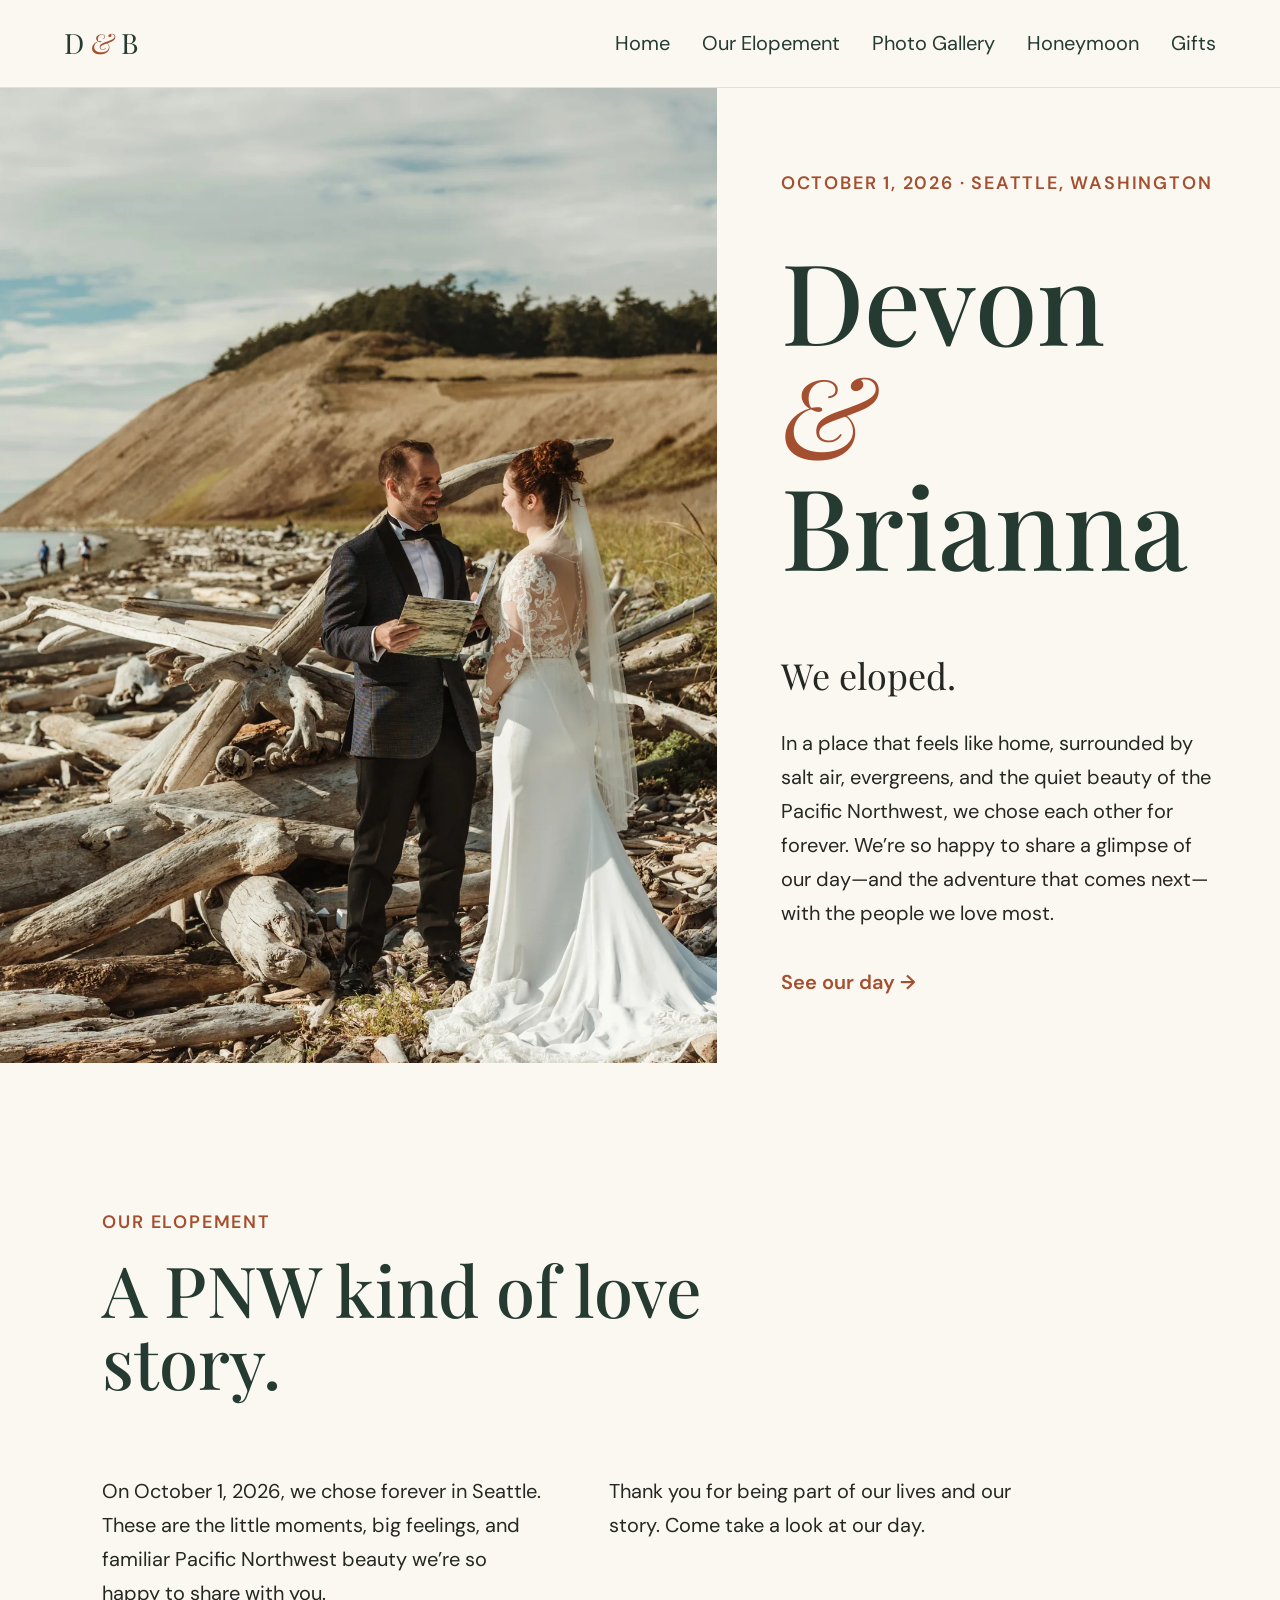
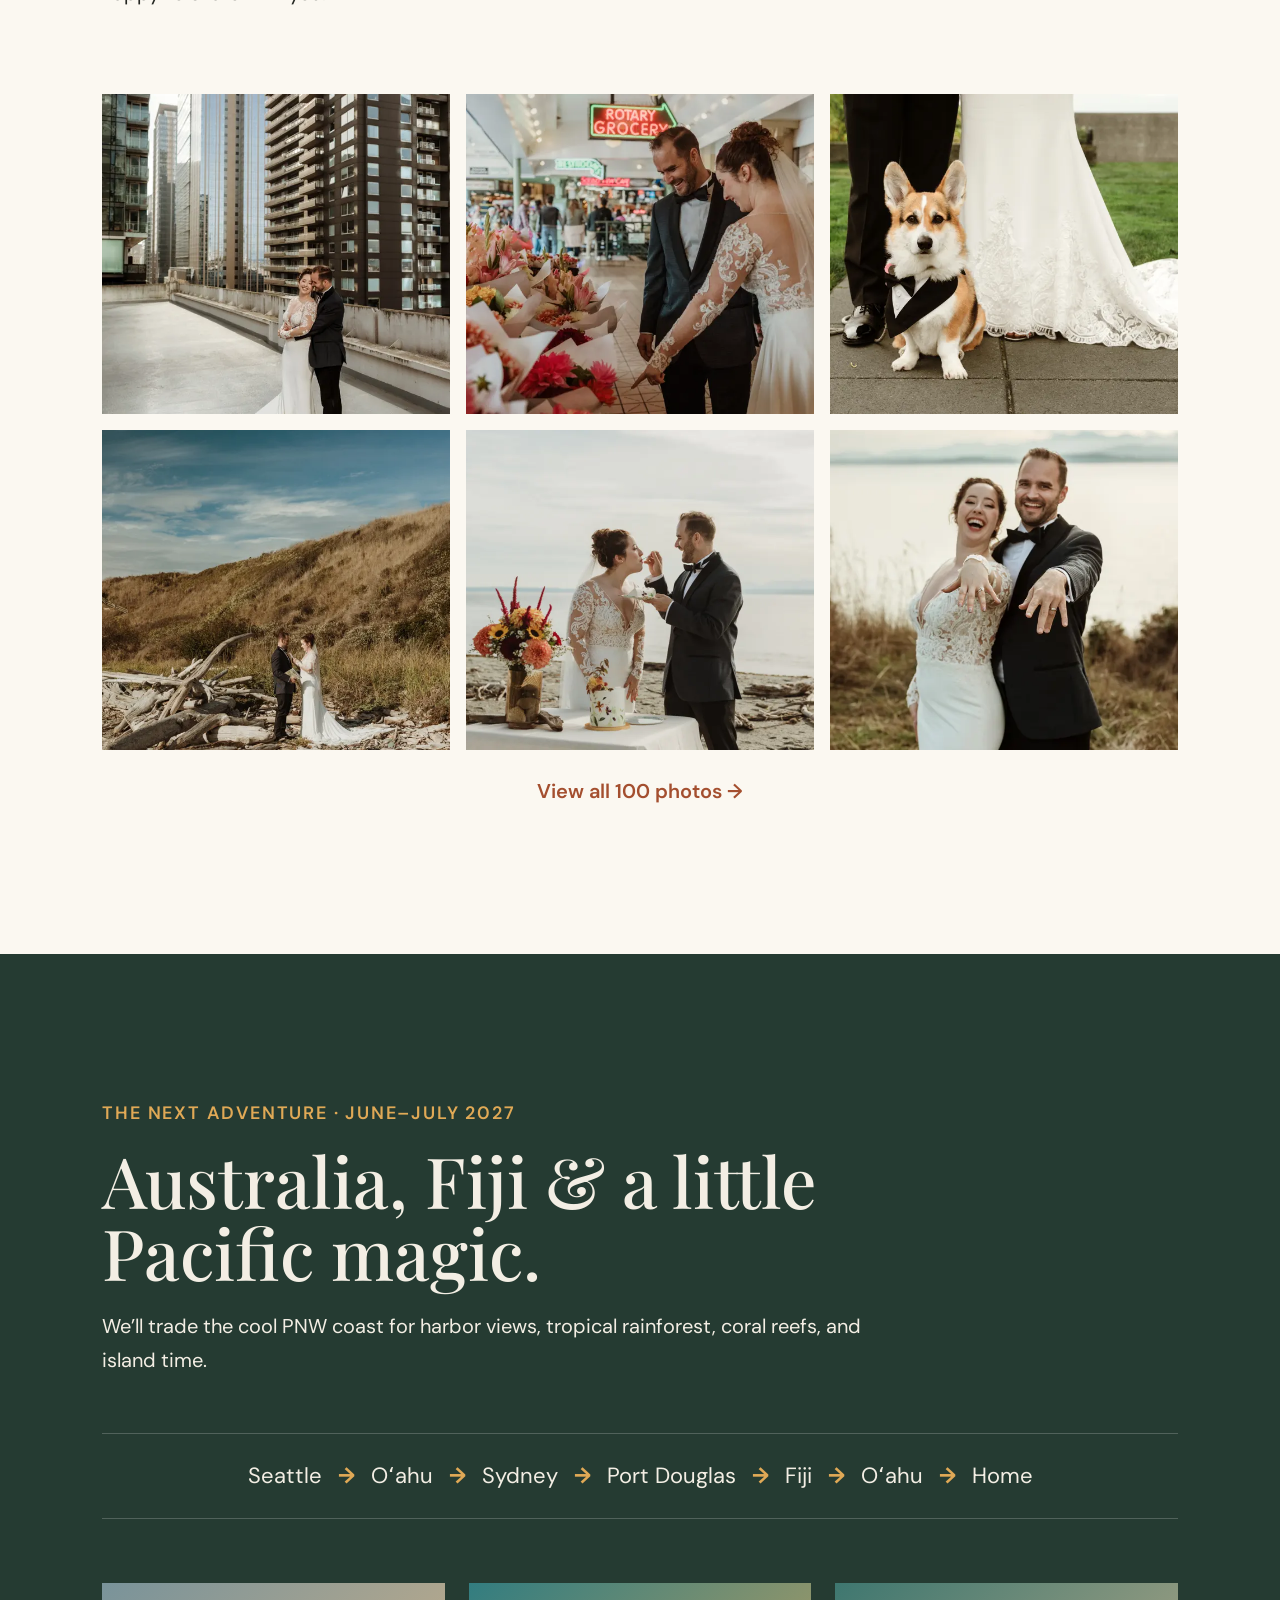
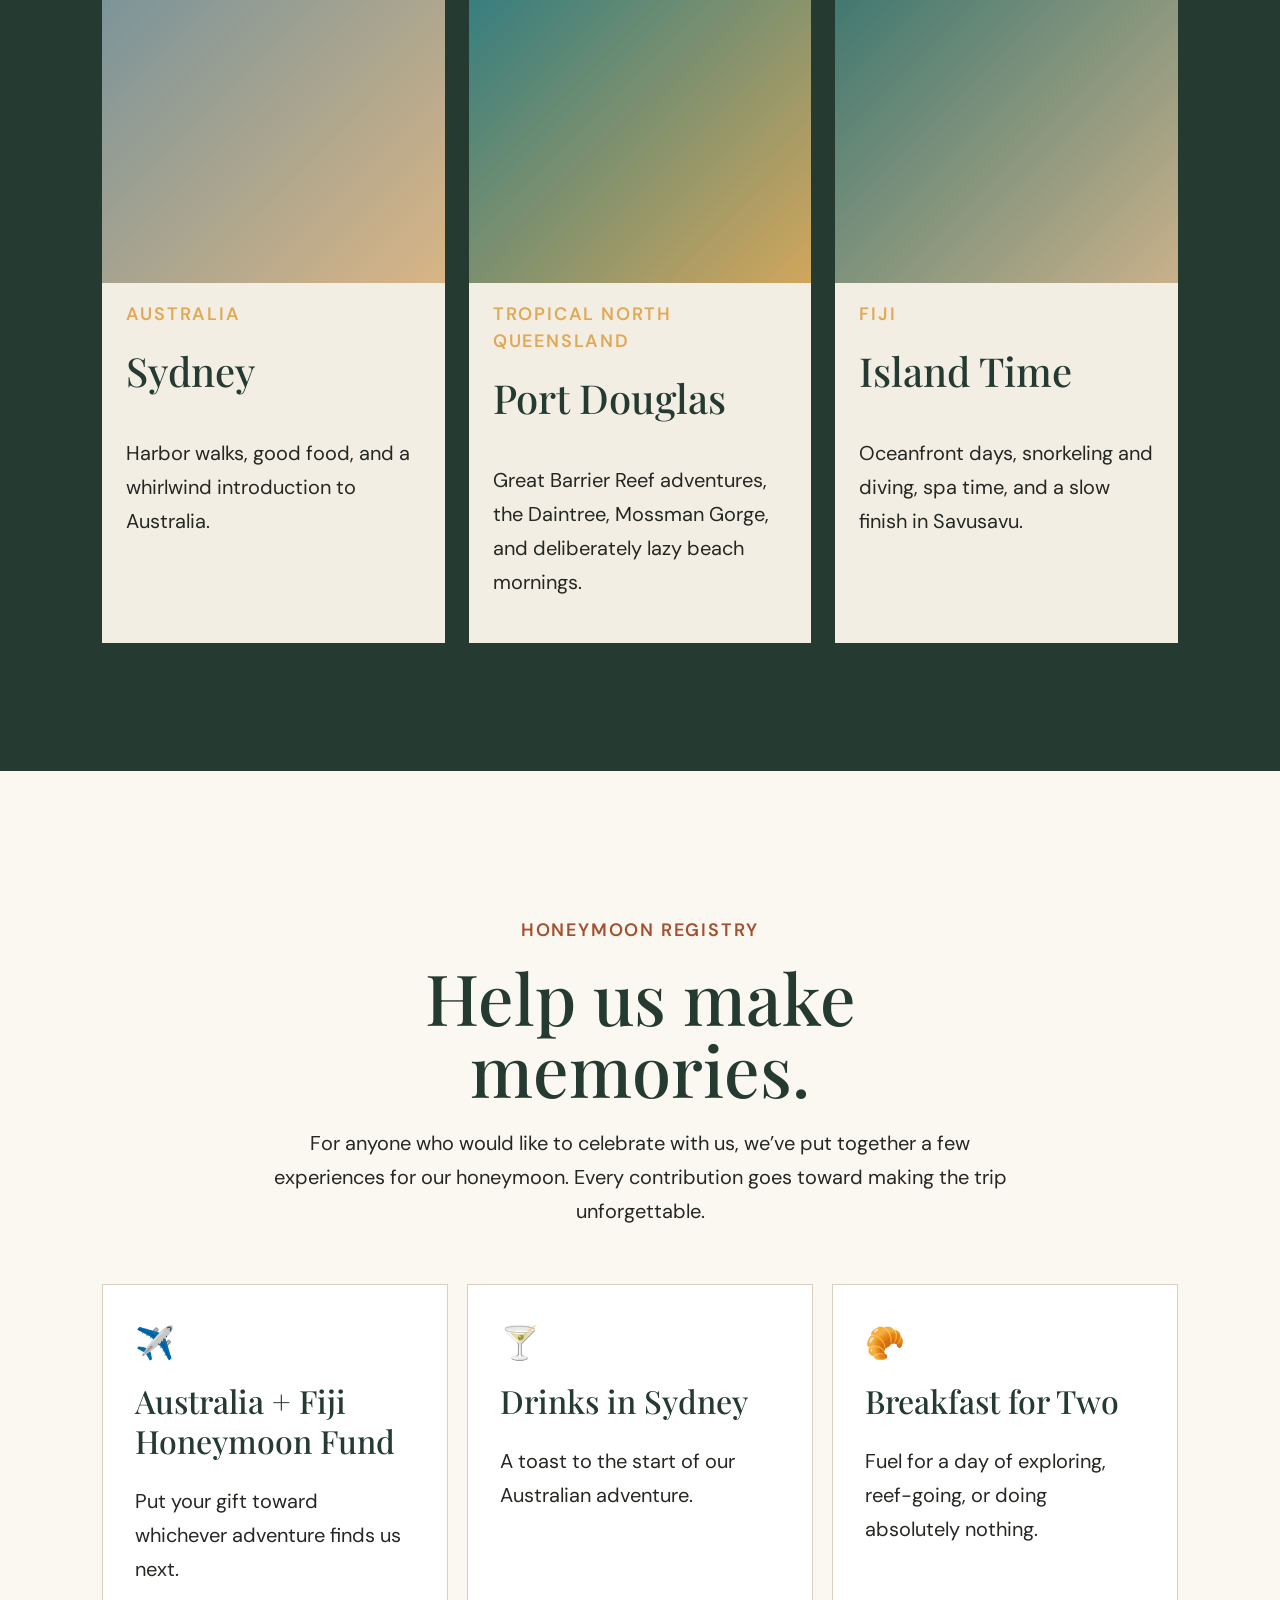
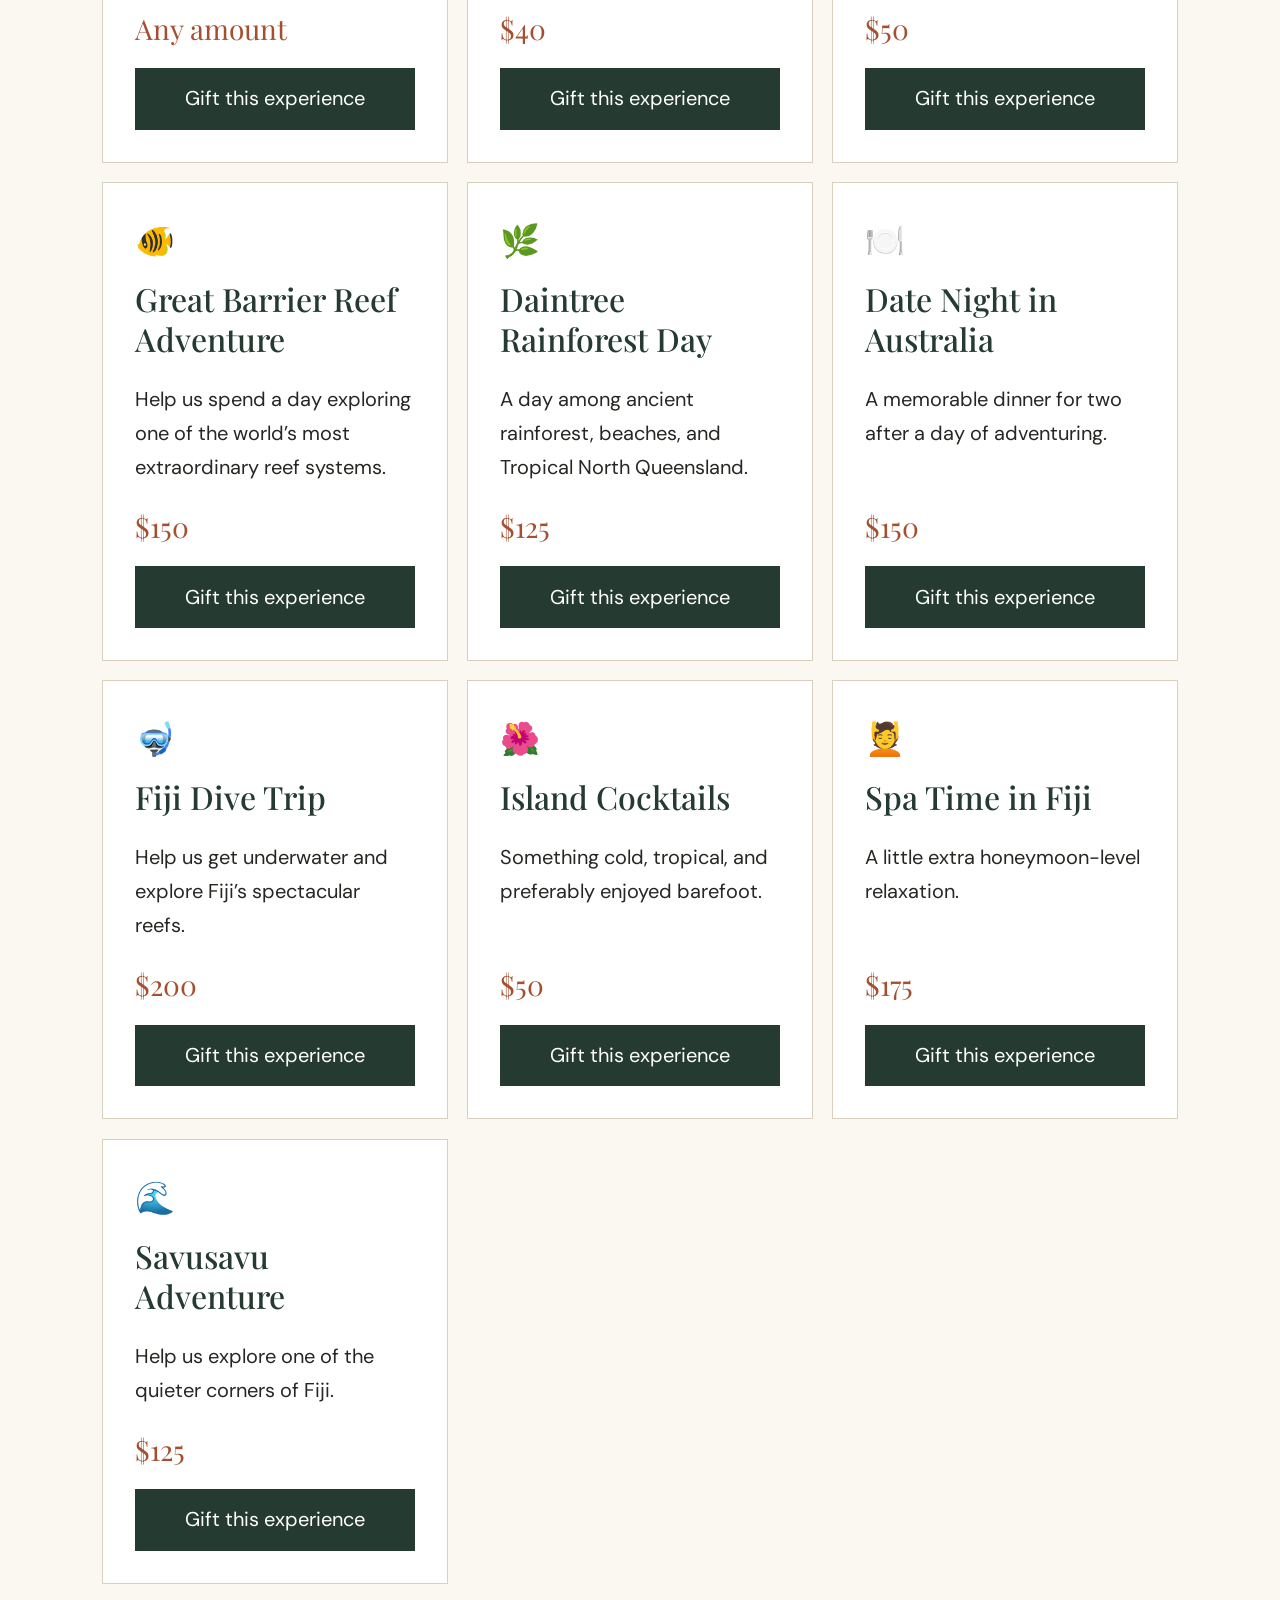
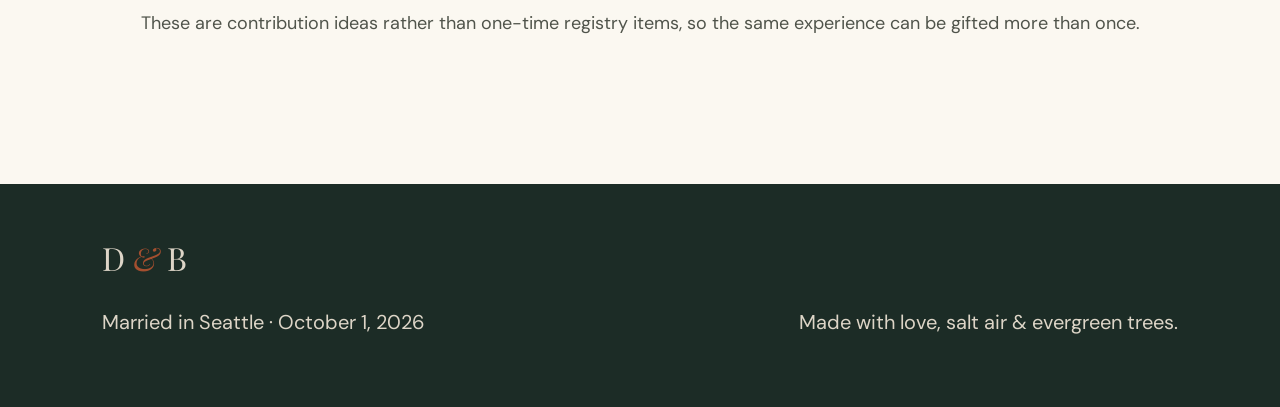
==== commit 2fa8c1c0: "Update elopement and gifts section content" ====
--- a/index.html
+++ b/index.html
@@ -1,9 +1,9 @@
 <!doctype html><html lang="en"><head><meta charset="utf-8"><meta name="viewport" content="width=device-width,initial-scale=1"><title>Devon & Brianna</title><link rel="stylesheet" href="assets/style.css?v=5"></head><body>
 <div id="site"><header><a class="brand" href="#home">D <span>&</span> B</a><button class="menu" aria-label="Toggle navigation">Menu</button><nav><a href="#home">Home</a><a href="#elopement">Our Elopement</a><a href="gallery.html">Photo Gallery</a><a href="#honeymoon">Honeymoon</a><a href="#gifts">Gifts</a></nav></header>
 <main><section id="home" class="hero"><div class="hero-image"><img src="assets/images/photo-057-full.webp" alt="Devon and Brianna together on the Pacific Northwest coast" fetchpriority="high"></div><div class="hero-copy"><p class="eyebrow">October 1, 2026 · Seattle, Washington</p><h1>Devon <i>&</i><br>Brianna</h1><p class="lead">We eloped.</p><p>In a place that feels like home, surrounded by salt air, evergreens, and the quiet beauty of the Pacific Northwest, we chose each other for forever. We’re so happy to share a glimpse of our day—and the adventure that comes next—with the people we love most.</p><a class="text-link" href="#elopement">See our day →</a></div></section>
-<section id="elopement" class="section"><div class="section-head"><p class="eyebrow">Our Elopement</p><h2>A rainy-coast kind of love story.</h2></div><div class="story"><p>On October 1, 2026, we chose forever in Seattle. These are the little moments, big feelings, and familiar Pacific Northwest beauty we’re so happy to share with you.</p><p>Thank you for being part of our lives and our story. Come take a look at our day.</p></div><div class="photo-preview"><a href="gallery.html#photo-001" aria-label="See elopement photo 1"><img src="assets/images/photo-001-thumb.webp" alt="Elopement photo 1" loading="lazy" width="618" height="800"></a><a href="gallery.html#photo-013" aria-label="See elopement photo 13"><img src="assets/images/photo-013-thumb.webp" alt="Elopement photo 13" loading="lazy" width="600" height="800"></a><a href="gallery.html#photo-030" aria-label="See elopement photo 30"><img src="assets/images/photo-030-thumb.webp" alt="Elopement photo 30" loading="lazy" width="800" height="571"></a><a href="gallery.html#photo-049" aria-label="See elopement photo 49"><img src="assets/images/photo-049-thumb.webp" alt="Elopement photo 49" loading="lazy" width="800" height="571"></a><a href="gallery.html#photo-072" aria-label="See elopement photo 72"><img src="assets/images/photo-072-thumb.webp" alt="Elopement photo 72" loading="lazy" width="800" height="640"></a><a href="gallery.html#photo-100" aria-label="See elopement photo 100"><img src="assets/images/photo-100-thumb.webp" alt="Elopement photo 100" loading="lazy" width="640" height="800"></a></div><p class="gallery-note"><a class="text-link" href="gallery.html">View all 100 photos →</a></p></section>
+<section id="elopement" class="section"><div class="section-head"><p class="eyebrow">Our Elopement</p><h2>A PNW kind of love story.</h2></div><div class="story"><p>On October 1, 2026, we chose forever in Seattle. These are the little moments, big feelings, and familiar Pacific Northwest beauty we’re so happy to share with you.</p><p>Thank you for being part of our lives and our story. Come take a look at our day.</p></div><div class="photo-preview"><a href="gallery.html#photo-001" aria-label="See elopement photo 1"><img src="assets/images/photo-001-thumb.webp" alt="Elopement photo 1" loading="lazy" width="618" height="800"></a><a href="gallery.html#photo-013" aria-label="See elopement photo 13"><img src="assets/images/photo-013-thumb.webp" alt="Elopement photo 13" loading="lazy" width="600" height="800"></a><a href="gallery.html#photo-030" aria-label="See elopement photo 30"><img src="assets/images/photo-030-thumb.webp" alt="Elopement photo 30" loading="lazy" width="800" height="571"></a><a href="gallery.html#photo-049" aria-label="See elopement photo 49"><img src="assets/images/photo-049-thumb.webp" alt="Elopement photo 49" loading="lazy" width="800" height="571"></a><a href="gallery.html#photo-072" aria-label="See elopement photo 72"><img src="assets/images/photo-072-thumb.webp" alt="Elopement photo 72" loading="lazy" width="800" height="640"></a><a href="gallery.html#photo-100" aria-label="See elopement photo 100"><img src="assets/images/photo-100-thumb.webp" alt="Elopement photo 100" loading="lazy" width="640" height="800"></a></div><p class="gallery-note"><a class="text-link" href="gallery.html">View all 100 photos →</a></p></section>
 <section id="honeymoon" class="section honeymoon"><div class="section-head"><p class="eyebrow">The next adventure · June–July 2027</p><h2>Australia, Fiji & a little Pacific magic.</h2><p>We’ll trade the cool PNW coast for harbor views, tropical rainforest, coral reefs, and island time.</p></div><div class="route"><span>Seattle</span><b>→</b><span>Oʻahu</span><b>→</b><span>Sydney</span><b>→</b><span>Port Douglas</span><b>→</b><span>Fiji</span><b>→</b><span>Oʻahu</span><b>→</b><span>Home</span></div><div class="destination-grid"><article><div class="dest-img sydney"></div><p class="eyebrow">Australia</p><h3>Sydney</h3><p>Harbor walks, good food, and a whirlwind introduction to Australia.</p></article><article><div class="dest-img reef"></div><p class="eyebrow">Tropical North Queensland</p><h3>Port Douglas</h3><p>Great Barrier Reef adventures, the Daintree, Mossman Gorge, and deliberately lazy beach mornings.</p></article><article><div class="dest-img fiji"></div><p class="eyebrow">Fiji</p><h3>Island Time</h3><p>Oceanfront days, snorkeling and diving, spa time, and a slow finish in Savusavu.</p></article></div></section>
-<section id="gifts" class="section gifts"><div class="section-head center"><p class="eyebrow">Honeymoon Registry</p><h2>Help us make a memory.</h2><p>Your presence in our lives is already a gift. For anyone who would like to celebrate with us, we’ve put together a few experiences for our honeymoon. Every contribution simply goes toward making the trip unforgettable.</p></div><div id="giftGrid" class="gift-grid"></div><p class="fineprint">These are contribution ideas rather than one-time registry items, so the same experience can be gifted more than once.</p></section>
+<section id="gifts" class="section gifts"><div class="section-head center"><p class="eyebrow">Honeymoon Registry</p><h2>Help us make memories.</h2><p>For anyone who would like to celebrate with us, we’ve put together a few experiences for our honeymoon. Every contribution goes toward making the trip unforgettable.</p></div><div id="giftGrid" class="gift-grid"></div><p class="fineprint">These are contribution ideas rather than one-time registry items, so the same experience can be gifted more than once.</p></section>
 </main><footer><div><div class="footer-mark">D <span>&</span> B</div><p>Married in Seattle · October 1, 2026</p></div><p>Made with love, salt air & evergreen trees.</p></footer></div>
-<div id="modal" class="modal" hidden><div class="modal-card" role="dialog" aria-modal="true" aria-labelledby="modalTitle"><button id="closeModal" class="close" aria-label="Close">×</button><p class="eyebrow">A gift for our adventure</p><h2 id="modalTitle">Thank you.</h2><p id="giftChoice"></p><p>Choose Venmo or Zelle below. Scan a QR code with a second device, or use the payment details directly in your app.</p><div class="pay-options"><div><h3>Venmo</h3><a href="assets/images/venmo-qr.png" target="_blank" rel="noopener" aria-label="Open Brianna’s Venmo QR code at full size"><img class="payment-qr" src="assets/images/venmo-qr.png" alt="Venmo QR code for @Brianna-Burrows" width="1179" height="1072"></a><p class="payment-detail">@Brianna-Burrows</p><button class="secondary" data-copy="@Brianna-Burrows">Copy Venmo username</button><ol><li>Open Venmo and scan this code, or search for <strong>@Brianna-Burrows</strong>.</li><li>Confirm the recipient is Brianna Burrows, then enter your gift amount.</li><li>Add your name and chosen experience in the payment note, then review and send.</li></ol></div><div><h3>Zelle</h3><a href="assets/images/zelle-qr.png" target="_blank" rel="noopener" aria-label="Open Brianna’s Zelle QR code at full size"><img class="payment-qr" src="assets/images/zelle-qr.png" alt="Zelle QR code for Brianna’s payment details" width="571" height="681"></a><p>Send your gift to Brianna’s mobile number:</p><p class="payment-detail" id="zelle">(206) 369-0433</p><button class="secondary" data-copy="2063690433">Copy Zelle phone number</button><ol><li>Open Zelle in your bank’s app.</li><li>Use its QR scanner if available, or add a recipient using <strong>(206) 369-0433</strong>.</li><li>Confirm the recipient is Brianna, enter your gift amount, and add your name and experience in the memo if available. Review and send.</li></ol></div></div><p class="modal-note">Using one device? Enter the username or phone number directly. Tap either QR code to open a larger image. If the recipient looks unfamiliar, check with us before sending. Thank you for helping us make a memory!</p><p id="copyStatus" class="modal-note" role="status" aria-live="polite"></p></div></div>
+<div id="modal" class="modal" hidden><div class="modal-card" role="dialog" aria-modal="true" aria-labelledby="modalTitle"><button id="closeModal" class="close" aria-label="Close">×</button><p class="eyebrow">A gift for our honeymoon</p><h2 id="modalTitle">Thank you.</h2><p id="giftChoice"></p><p>Choose Venmo or Zelle below. Scan a QR code with a second device, or use the payment details directly in your app.</p><div class="pay-options"><div><h3>Venmo</h3><a href="assets/images/venmo-qr.png" target="_blank" rel="noopener" aria-label="Open Brianna’s Venmo QR code at full size"><img class="payment-qr" src="assets/images/venmo-qr.png" alt="Venmo QR code for @Brianna-Burrows" width="1179" height="1072"></a><p class="payment-detail">@Brianna-Burrows</p><button class="secondary" data-copy="@Brianna-Burrows">Copy Venmo username</button><ol><li>Open Venmo and scan this code, or search for <strong>@Brianna-Burrows</strong>.</li><li>Confirm the recipient is Brianna Burrows, then enter your gift amount.</li><li>Add your name and chosen experience in the payment note, then review and send.</li></ol></div><div><h3>Zelle</h3><a href="assets/images/zelle-qr.png" target="_blank" rel="noopener" aria-label="Open Brianna’s Zelle QR code at full size"><img class="payment-qr" src="assets/images/zelle-qr.png" alt="Zelle QR code for Brianna’s payment details" width="571" height="681"></a><p>Send your gift to Brianna’s mobile number:</p><p class="payment-detail" id="zelle">(206) 369-0433</p><button class="secondary" data-copy="2063690433">Copy Zelle phone number</button><ol><li>Open Zelle in your bank’s app.</li><li>Use its QR scanner if available, or add a recipient using <strong>(206) 369-0433</strong>.</li><li>Confirm the recipient is Brianna, enter your gift amount, and add your name and experience in the memo if available. Review and send.</li></ol></div></div><p class="modal-note">Using one device? Enter the username or phone number directly. Tap either QR code to open a larger image. If the recipient looks unfamiliar, check with us before sending. Thank you for helping us make a memory!</p><p id="copyStatus" class="modal-note" role="status" aria-live="polite"></p></div></div>
 <script src="assets/script.js?v=4"></script></body></html>
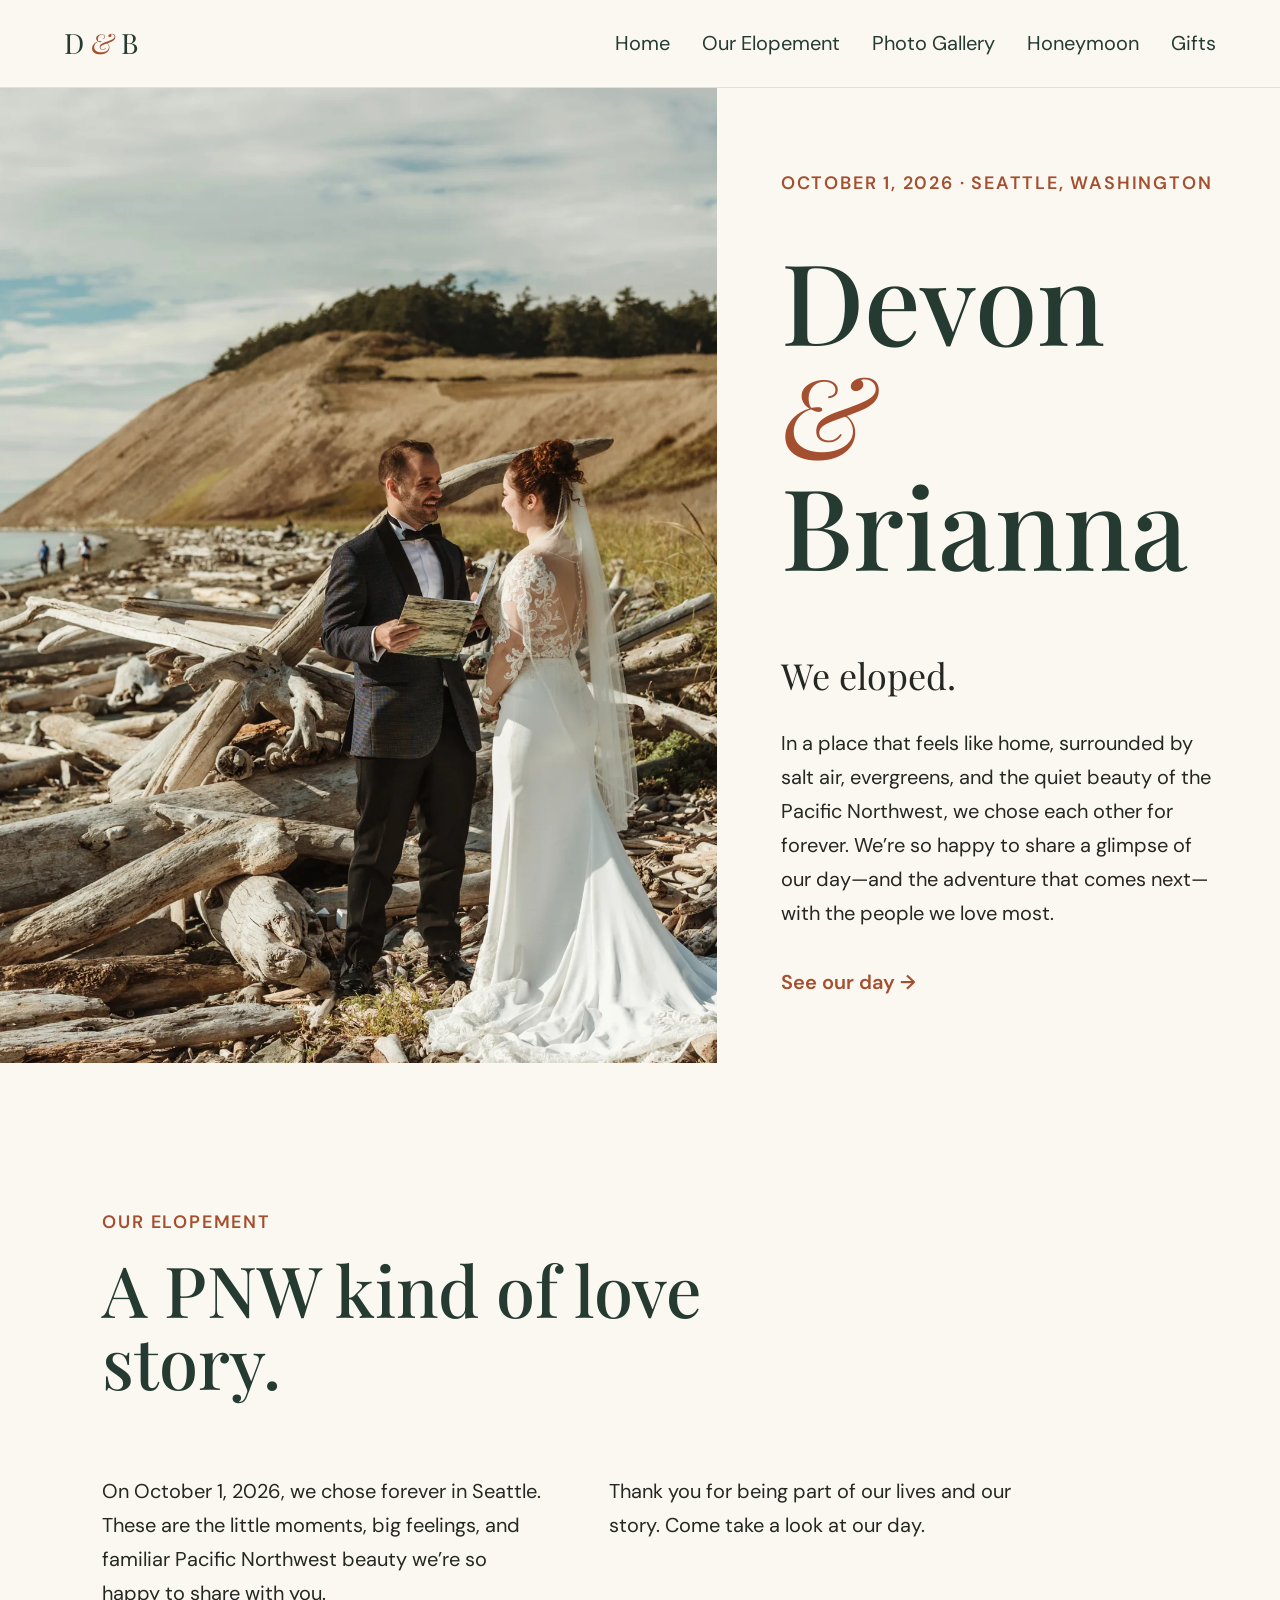
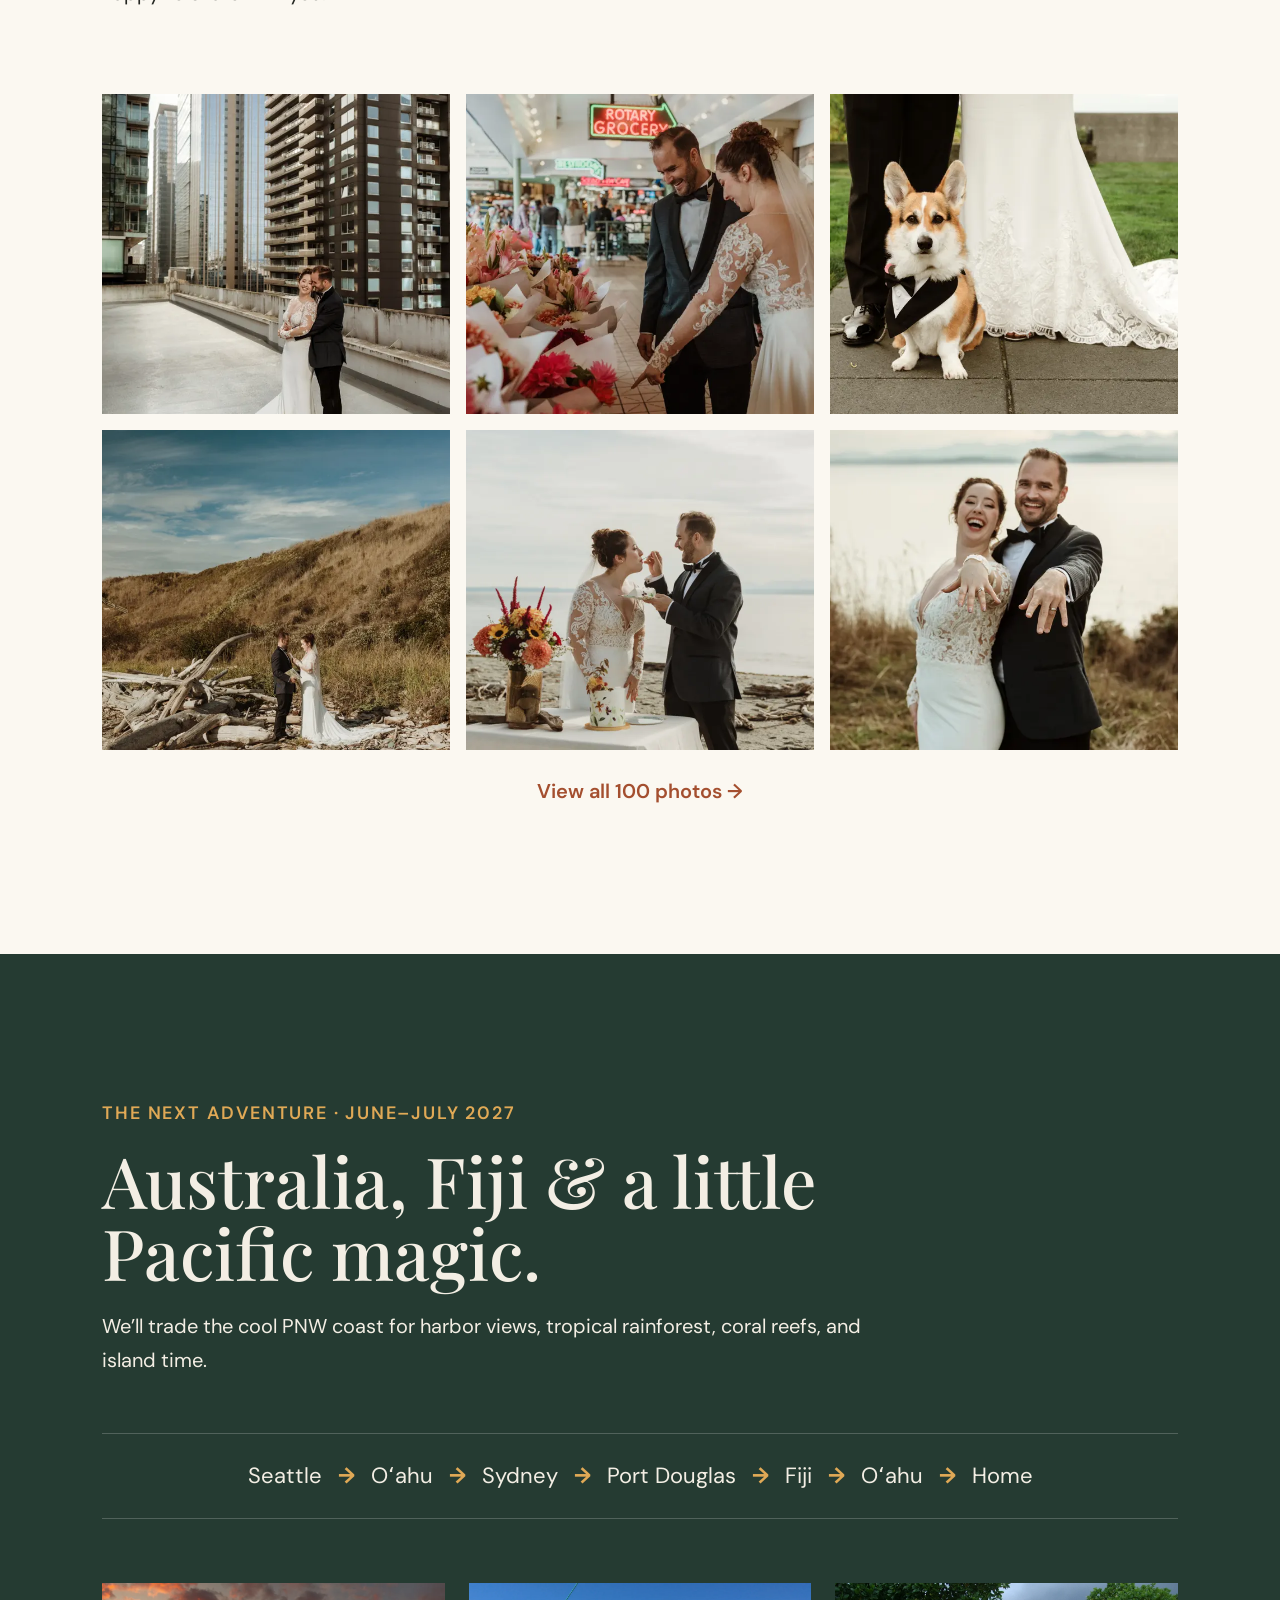
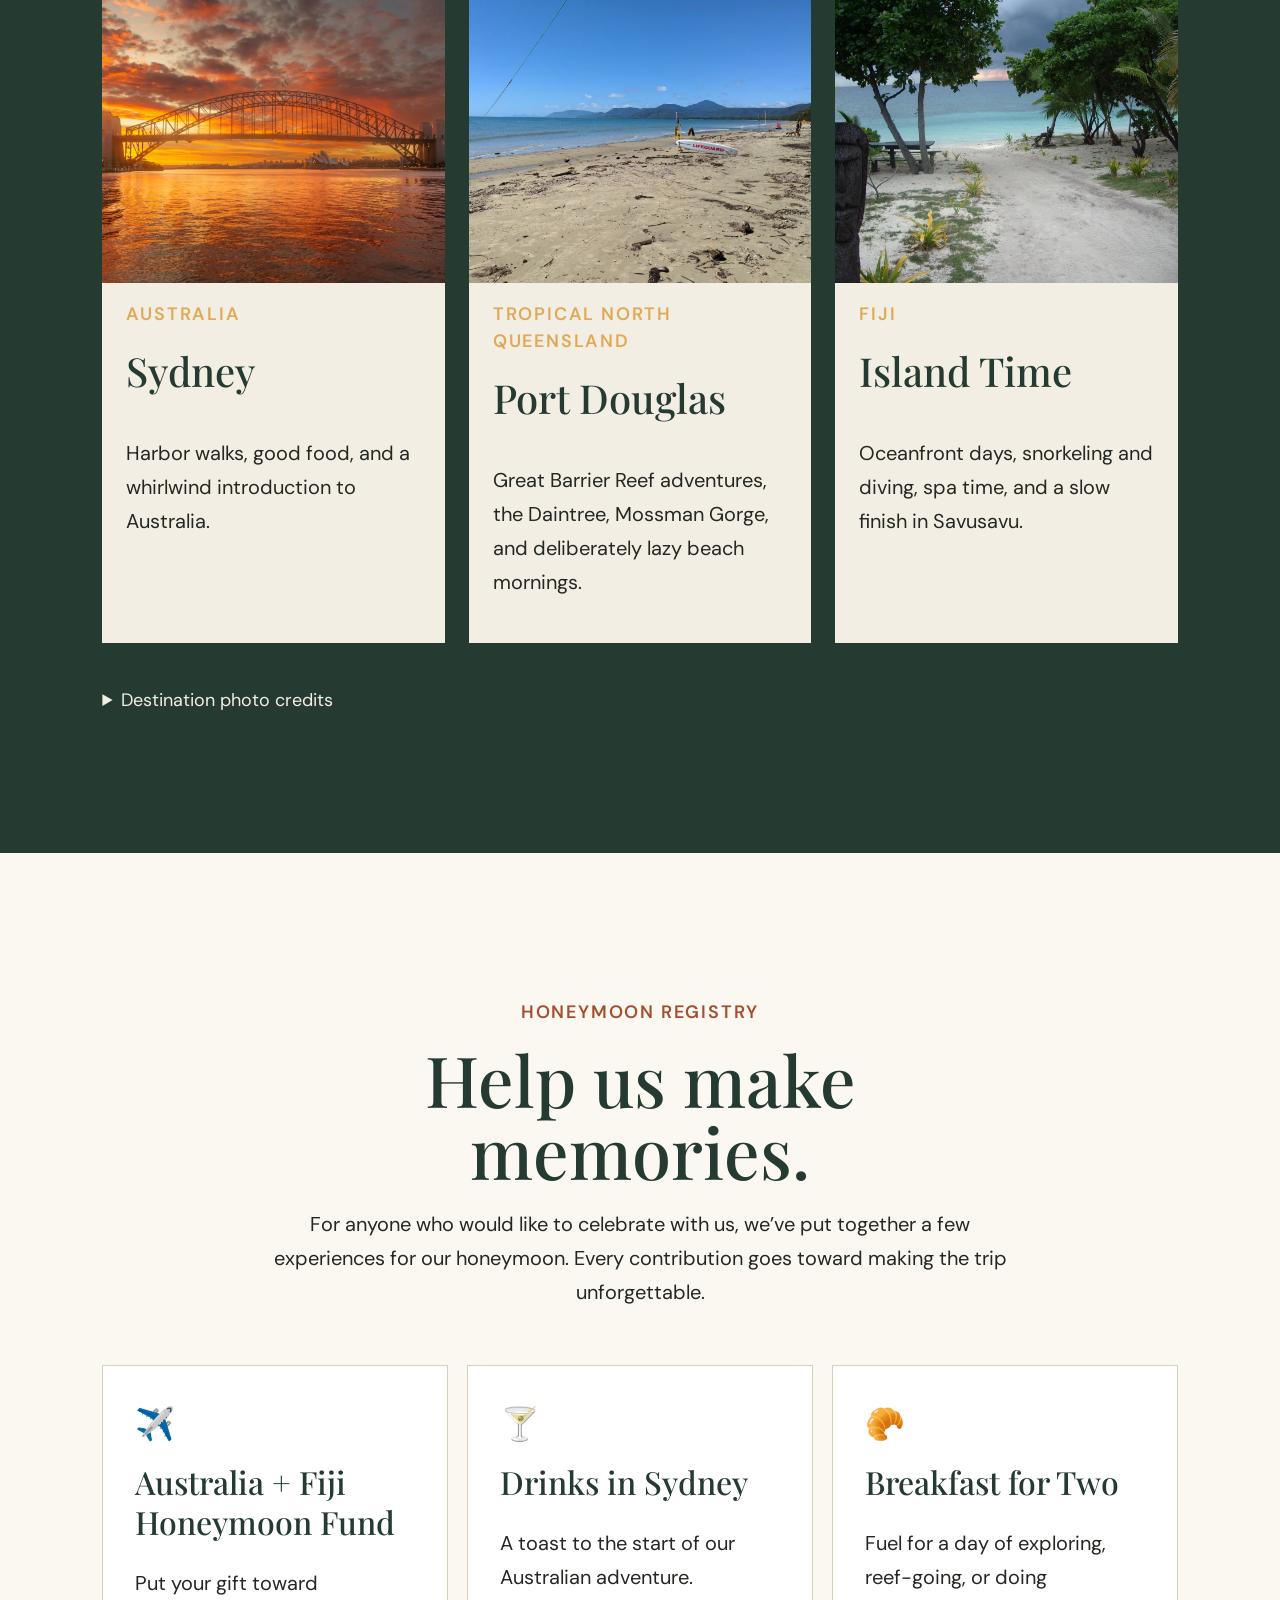
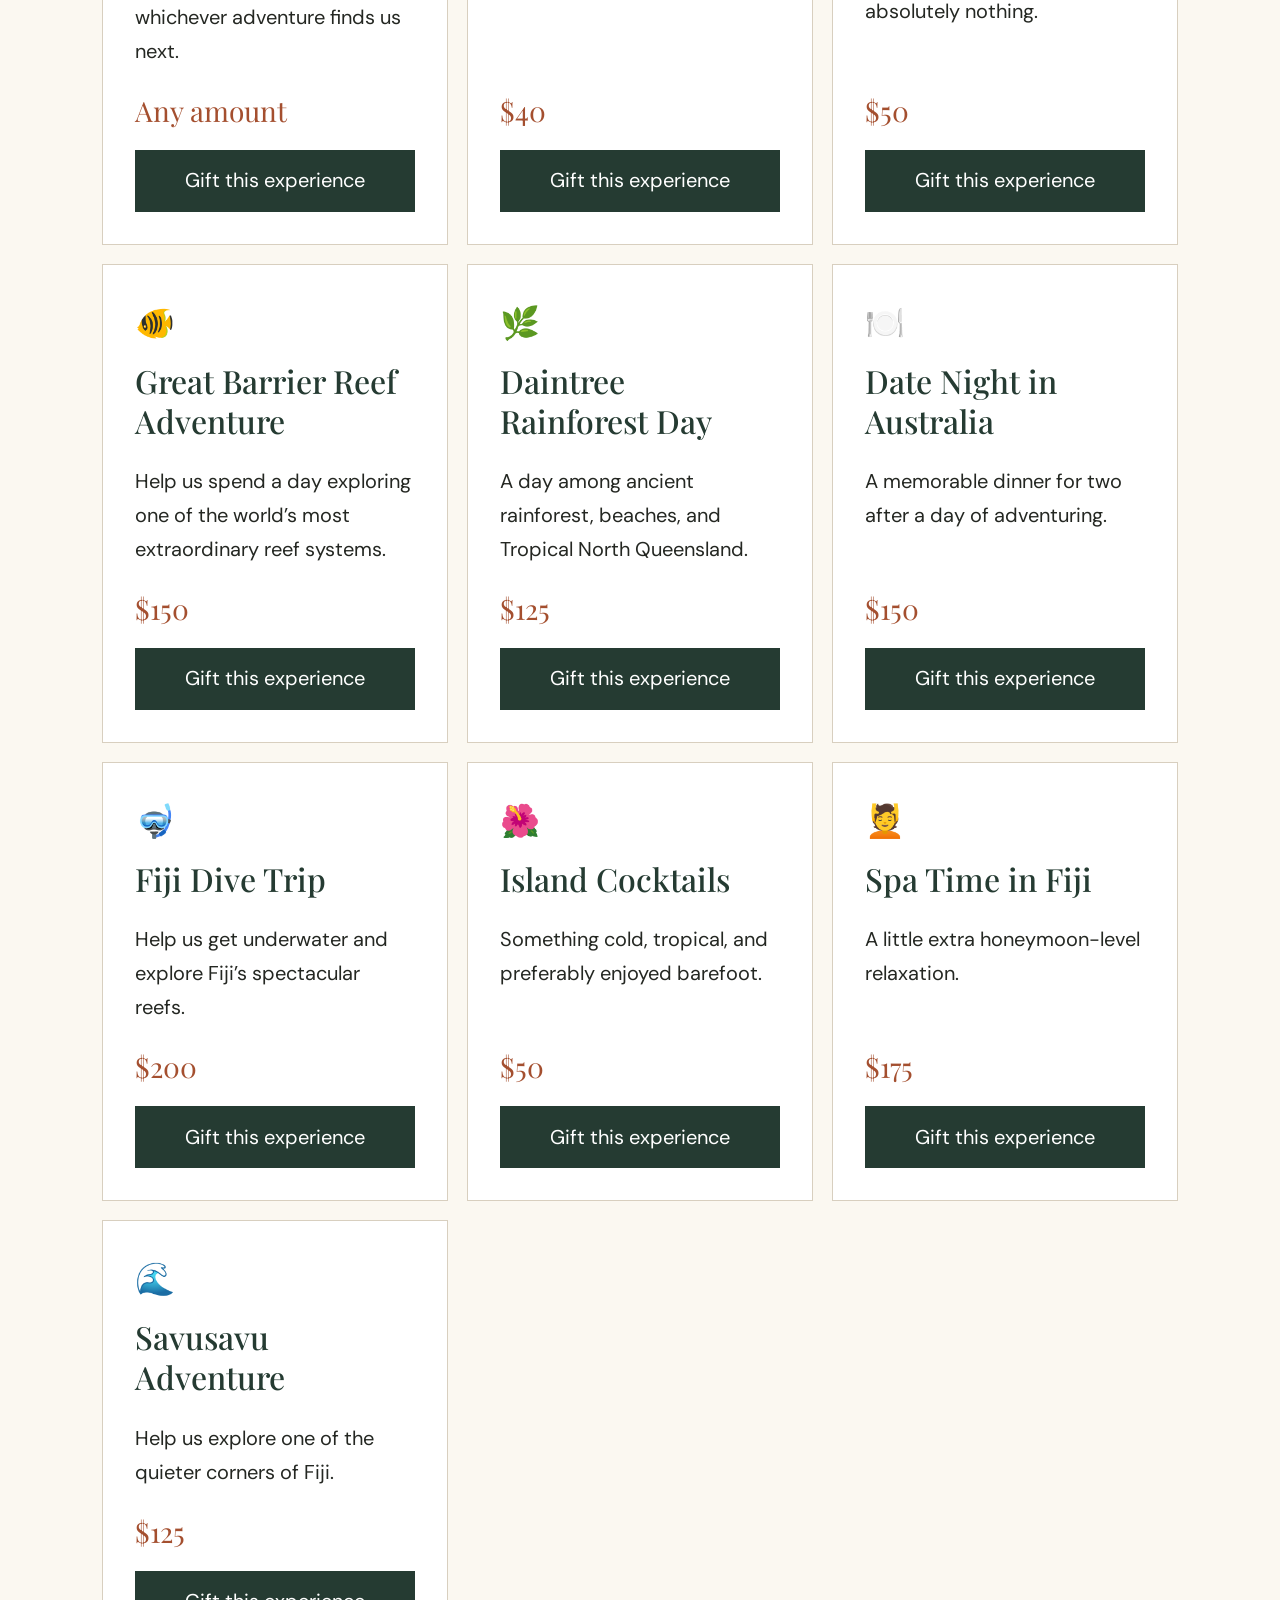
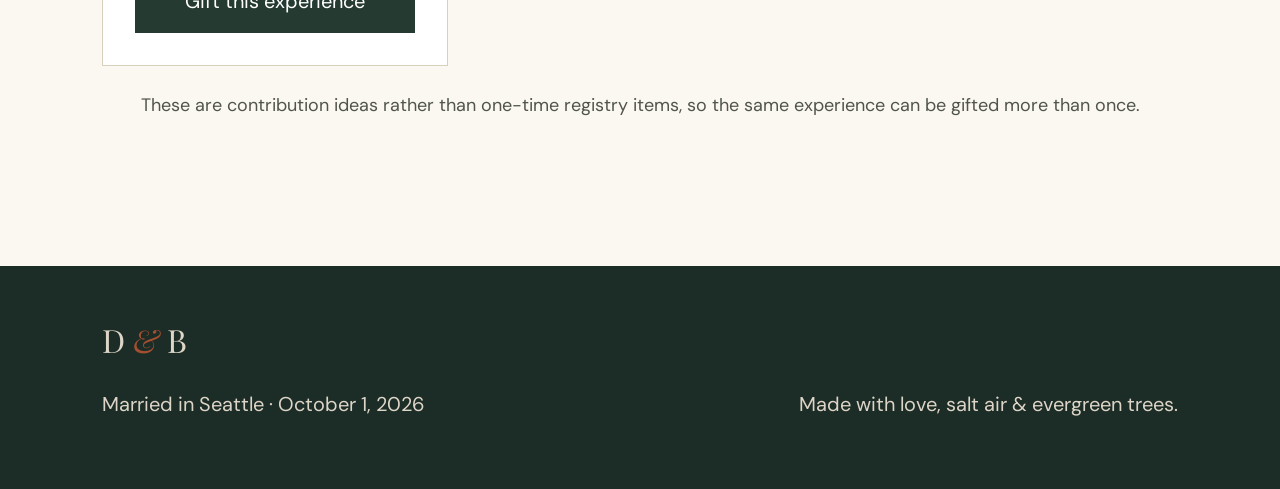
==== commit 7409b3a9: "Add destination photography for Sydney, Port Douglas, and Fiji" ====
--- a/index.html
+++ b/index.html
@@ -1,8 +1,8 @@
-<!doctype html><html lang="en"><head><meta charset="utf-8"><meta name="viewport" content="width=device-width,initial-scale=1"><title>Devon & Brianna</title><link rel="stylesheet" href="assets/style.css?v=5"></head><body>
+<!doctype html><html lang="en"><head><meta charset="utf-8"><meta name="viewport" content="width=device-width,initial-scale=1"><title>Devon & Brianna</title><link rel="stylesheet" href="assets/style.css?v=6"></head><body>
 <div id="site"><header><a class="brand" href="#home">D <span>&</span> B</a><button class="menu" aria-label="Toggle navigation">Menu</button><nav><a href="#home">Home</a><a href="#elopement">Our Elopement</a><a href="gallery.html">Photo Gallery</a><a href="#honeymoon">Honeymoon</a><a href="#gifts">Gifts</a></nav></header>
 <main><section id="home" class="hero"><div class="hero-image"><img src="assets/images/photo-057-full.webp" alt="Devon and Brianna together on the Pacific Northwest coast" fetchpriority="high"></div><div class="hero-copy"><p class="eyebrow">October 1, 2026 · Seattle, Washington</p><h1>Devon <i>&</i><br>Brianna</h1><p class="lead">We eloped.</p><p>In a place that feels like home, surrounded by salt air, evergreens, and the quiet beauty of the Pacific Northwest, we chose each other for forever. We’re so happy to share a glimpse of our day—and the adventure that comes next—with the people we love most.</p><a class="text-link" href="#elopement">See our day →</a></div></section>
 <section id="elopement" class="section"><div class="section-head"><p class="eyebrow">Our Elopement</p><h2>A PNW kind of love story.</h2></div><div class="story"><p>On October 1, 2026, we chose forever in Seattle. These are the little moments, big feelings, and familiar Pacific Northwest beauty we’re so happy to share with you.</p><p>Thank you for being part of our lives and our story. Come take a look at our day.</p></div><div class="photo-preview"><a href="gallery.html#photo-001" aria-label="See elopement photo 1"><img src="assets/images/photo-001-thumb.webp" alt="Elopement photo 1" loading="lazy" width="618" height="800"></a><a href="gallery.html#photo-013" aria-label="See elopement photo 13"><img src="assets/images/photo-013-thumb.webp" alt="Elopement photo 13" loading="lazy" width="600" height="800"></a><a href="gallery.html#photo-030" aria-label="See elopement photo 30"><img src="assets/images/photo-030-thumb.webp" alt="Elopement photo 30" loading="lazy" width="800" height="571"></a><a href="gallery.html#photo-049" aria-label="See elopement photo 49"><img src="assets/images/photo-049-thumb.webp" alt="Elopement photo 49" loading="lazy" width="800" height="571"></a><a href="gallery.html#photo-072" aria-label="See elopement photo 72"><img src="assets/images/photo-072-thumb.webp" alt="Elopement photo 72" loading="lazy" width="800" height="640"></a><a href="gallery.html#photo-100" aria-label="See elopement photo 100"><img src="assets/images/photo-100-thumb.webp" alt="Elopement photo 100" loading="lazy" width="640" height="800"></a></div><p class="gallery-note"><a class="text-link" href="gallery.html">View all 100 photos →</a></p></section>
-<section id="honeymoon" class="section honeymoon"><div class="section-head"><p class="eyebrow">The next adventure · June–July 2027</p><h2>Australia, Fiji & a little Pacific magic.</h2><p>We’ll trade the cool PNW coast for harbor views, tropical rainforest, coral reefs, and island time.</p></div><div class="route"><span>Seattle</span><b>→</b><span>Oʻahu</span><b>→</b><span>Sydney</span><b>→</b><span>Port Douglas</span><b>→</b><span>Fiji</span><b>→</b><span>Oʻahu</span><b>→</b><span>Home</span></div><div class="destination-grid"><article><div class="dest-img sydney"></div><p class="eyebrow">Australia</p><h3>Sydney</h3><p>Harbor walks, good food, and a whirlwind introduction to Australia.</p></article><article><div class="dest-img reef"></div><p class="eyebrow">Tropical North Queensland</p><h3>Port Douglas</h3><p>Great Barrier Reef adventures, the Daintree, Mossman Gorge, and deliberately lazy beach mornings.</p></article><article><div class="dest-img fiji"></div><p class="eyebrow">Fiji</p><h3>Island Time</h3><p>Oceanfront days, snorkeling and diving, spa time, and a slow finish in Savusavu.</p></article></div></section>
+<section id="honeymoon" class="section honeymoon"><div class="section-head"><p class="eyebrow">The next adventure · June–July 2027</p><h2>Australia, Fiji & a little Pacific magic.</h2><p>We’ll trade the cool PNW coast for harbor views, tropical rainforest, coral reefs, and island time.</p></div><div class="route"><span>Seattle</span><b>→</b><span>Oʻahu</span><b>→</b><span>Sydney</span><b>→</b><span>Port Douglas</span><b>→</b><span>Fiji</span><b>→</b><span>Oʻahu</span><b>→</b><span>Home</span></div><div class="destination-grid"><article><img class="dest-img sydney" src="assets/images/sydney.webp" alt="Sydney Harbour Bridge and Opera House at sunset" width="1400" height="933" loading="lazy" decoding="async"><p class="eyebrow">Australia</p><h3>Sydney</h3><p>Harbor walks, good food, and a whirlwind introduction to Australia.</p></article><article><img class="dest-img reef" src="assets/images/port-douglas.webp" alt="Four Mile Beach and the Coral Sea in Port Douglas" width="1400" height="1050" loading="lazy" decoding="async"><p class="eyebrow">Tropical North Queensland</p><h3>Port Douglas</h3><p>Great Barrier Reef adventures, the Daintree, Mossman Gorge, and deliberately lazy beach mornings.</p></article><article><img class="dest-img fiji" src="assets/images/fiji.webp" alt="Palm-fringed beach and turquoise water on Bounty Island, Fiji" width="1400" height="1050" loading="lazy" decoding="async"><p class="eyebrow">Fiji</p><h3>Island Time</h3><p>Oceanfront days, snorkeling and diving, spa time, and a slow finish in Savusavu.</p></article></div><details class="photo-credits"><summary>Destination photo credits</summary><ul><li>Sydney: <a href="https://commons.wikimedia.org/wiki/File:Sydney_Harbour_including_Harbour_bridge_and_Opera_House.jpg" target="_blank" rel="noopener">Gibrate1, via Wikimedia Commons</a> · <a href="https://creativecommons.org/publicdomain/zero/1.0/" target="_blank" rel="noopener">CC0 1.0</a>. Resized and converted to WebP; displayed with a responsive crop.</li><li>Port Douglas: <a href="https://commons.wikimedia.org/wiki/File:Four_Mile_Beach.jpg" target="_blank" rel="noopener">Mathew Attlee, via Wikimedia Commons</a> · <a href="https://creativecommons.org/licenses/by-sa/4.0/" target="_blank" rel="noopener">CC BY-SA 4.0</a>. Resized and converted to WebP; displayed with a responsive crop.</li><li>Fiji: <a href="https://commons.wikimedia.org/wiki/File:Bounty_Island_beach_Fiji.jpg" target="_blank" rel="noopener">JaredWiltshire, via Wikimedia Commons</a> · <a href="https://creativecommons.org/licenses/by-sa/3.0/" target="_blank" rel="noopener">CC BY-SA 3.0</a>. Resized and converted to WebP; displayed with a responsive crop.</li></ul></details></section>
 <section id="gifts" class="section gifts"><div class="section-head center"><p class="eyebrow">Honeymoon Registry</p><h2>Help us make memories.</h2><p>For anyone who would like to celebrate with us, we’ve put together a few experiences for our honeymoon. Every contribution goes toward making the trip unforgettable.</p></div><div id="giftGrid" class="gift-grid"></div><p class="fineprint">These are contribution ideas rather than one-time registry items, so the same experience can be gifted more than once.</p></section>
 </main><footer><div><div class="footer-mark">D <span>&</span> B</div><p>Married in Seattle · October 1, 2026</p></div><p>Made with love, salt air & evergreen trees.</p></footer></div>
 <div id="modal" class="modal" hidden><div class="modal-card" role="dialog" aria-modal="true" aria-labelledby="modalTitle"><button id="closeModal" class="close" aria-label="Close">×</button><p class="eyebrow">A gift for our honeymoon</p><h2 id="modalTitle">Thank you.</h2><p id="giftChoice"></p><p>Choose Venmo or Zelle below. Scan a QR code with a second device, or use the payment details directly in your app.</p><div class="pay-options"><div><h3>Venmo</h3><a href="assets/images/venmo-qr.png" target="_blank" rel="noopener" aria-label="Open Brianna’s Venmo QR code at full size"><img class="payment-qr" src="assets/images/venmo-qr.png" alt="Venmo QR code for @Brianna-Burrows" width="1179" height="1072"></a><p class="payment-detail">@Brianna-Burrows</p><button class="secondary" data-copy="@Brianna-Burrows">Copy Venmo username</button><ol><li>Open Venmo and scan this code, or search for <strong>@Brianna-Burrows</strong>.</li><li>Confirm the recipient is Brianna Burrows, then enter your gift amount.</li><li>Add your name and chosen experience in the payment note, then review and send.</li></ol></div><div><h3>Zelle</h3><a href="assets/images/zelle-qr.png" target="_blank" rel="noopener" aria-label="Open Brianna’s Zelle QR code at full size"><img class="payment-qr" src="assets/images/zelle-qr.png" alt="Zelle QR code for Brianna’s payment details" width="571" height="681"></a><p>Send your gift to Brianna’s mobile number:</p><p class="payment-detail" id="zelle">(206) 369-0433</p><button class="secondary" data-copy="2063690433">Copy Zelle phone number</button><ol><li>Open Zelle in your bank’s app.</li><li>Use its QR scanner if available, or add a recipient using <strong>(206) 369-0433</strong>.</li><li>Confirm the recipient is Brianna, enter your gift amount, and add your name and experience in the memo if available. Review and send.</li></ol></div></div><p class="modal-note">Using one device? Enter the username or phone number directly. Tap either QR code to open a larger image. If the recipient looks unfamiliar, check with us before sending. Thank you for helping us make a memory!</p><p id="copyStatus" class="modal-note" role="status" aria-live="polite"></p></div></div>
--- a/assets/style.css
+++ b/assets/style.css
@@ -11,3 +11,6 @@
 @media(max-width:1100px){.hero{grid-template-columns:1fr}.hero-image{min-height:60vh}.hero-copy{padding:4rem 8vw}.hero h1{font-size:clamp(4.5rem,12vw,9rem)}}
 @media(max-width:1050px){nav{display:none;position:absolute;top:88px;left:0;right:0;background:var(--paper);padding:1.5rem 5vw;flex-direction:column;gap:1rem;max-height:calc(100dvh - 88px);overflow:auto}nav.open{display:flex}.menu{display:block;border:0;background:none;font-weight:600;color:var(--forest)}nav a{display:block;padding:.35rem 0}}
 @media(max-width:600px){.hero-copy{padding:3rem 6vw}.hero h1{font-size:clamp(3.5rem,16vw,6rem)}.section-head h2,.gallery-title{font-size:clamp(2.75rem,12vw,3.75rem);line-height:1.12}.section{padding:4rem 6vw}.story{gap:1rem}.gift-card{padding:1.5rem}.modal-card{padding:3.5rem 1.1rem 1.5rem}.pay-options{grid-template-columns:1fr}.pay-options>div{padding:1rem}.modal-card h2{font-size:2.25rem}.modal{padding:.5rem}header .text-link{font-size:1.125rem;margin:0;max-width:70%;text-align:right}}
+
+/* Locally hosted destination photography. */
+img.dest-img{display:block;width:100%;height:300px;object-fit:cover}.sydney{object-position:50% 50%}.reef{object-position:50% 50%}.fiji{object-position:50% 50%}.photo-credits{margin-top:2rem;font-size:1.125rem;line-height:1.7}.photo-credits summary{cursor:pointer;padding:.6rem 0}.photo-credits a{color:var(--cream);text-underline-offset:.2em}.photo-credits li+li{margin-top:.6rem}@media(max-width:600px){img.dest-img{height:260px}}
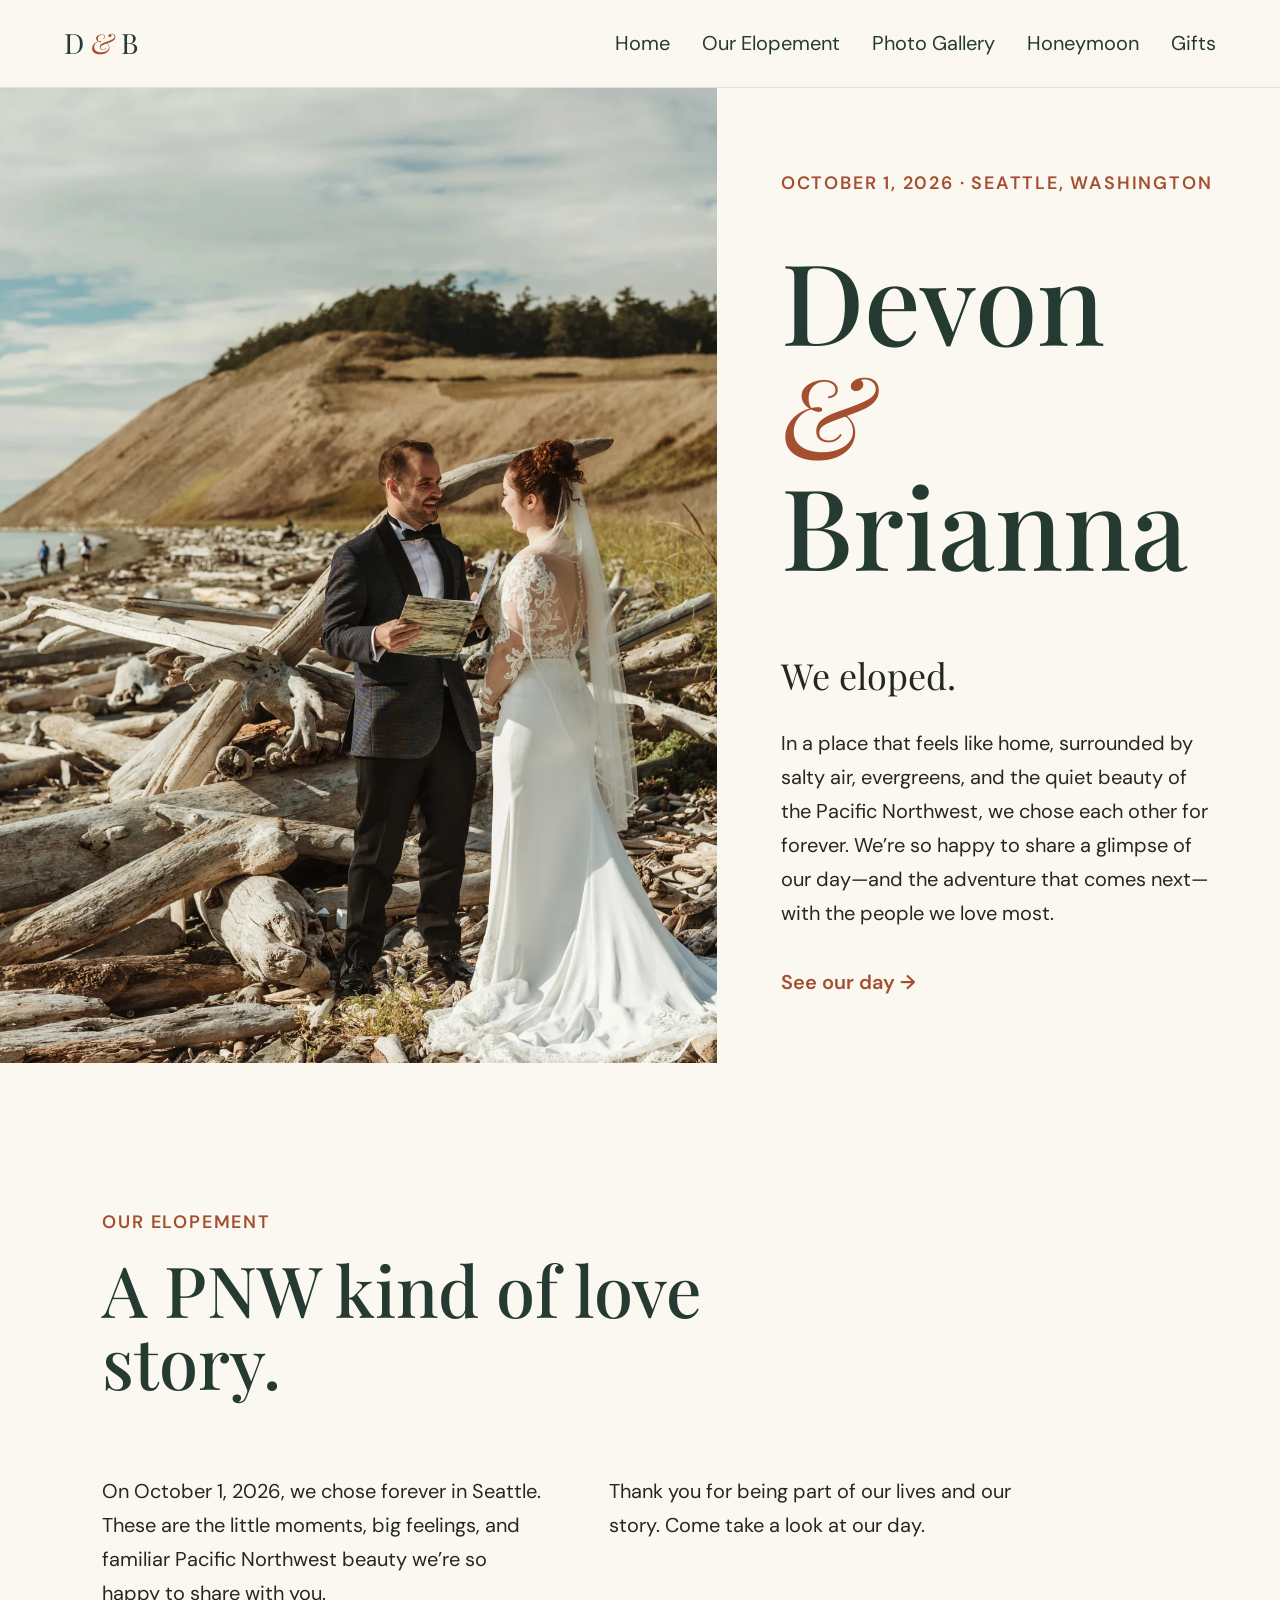
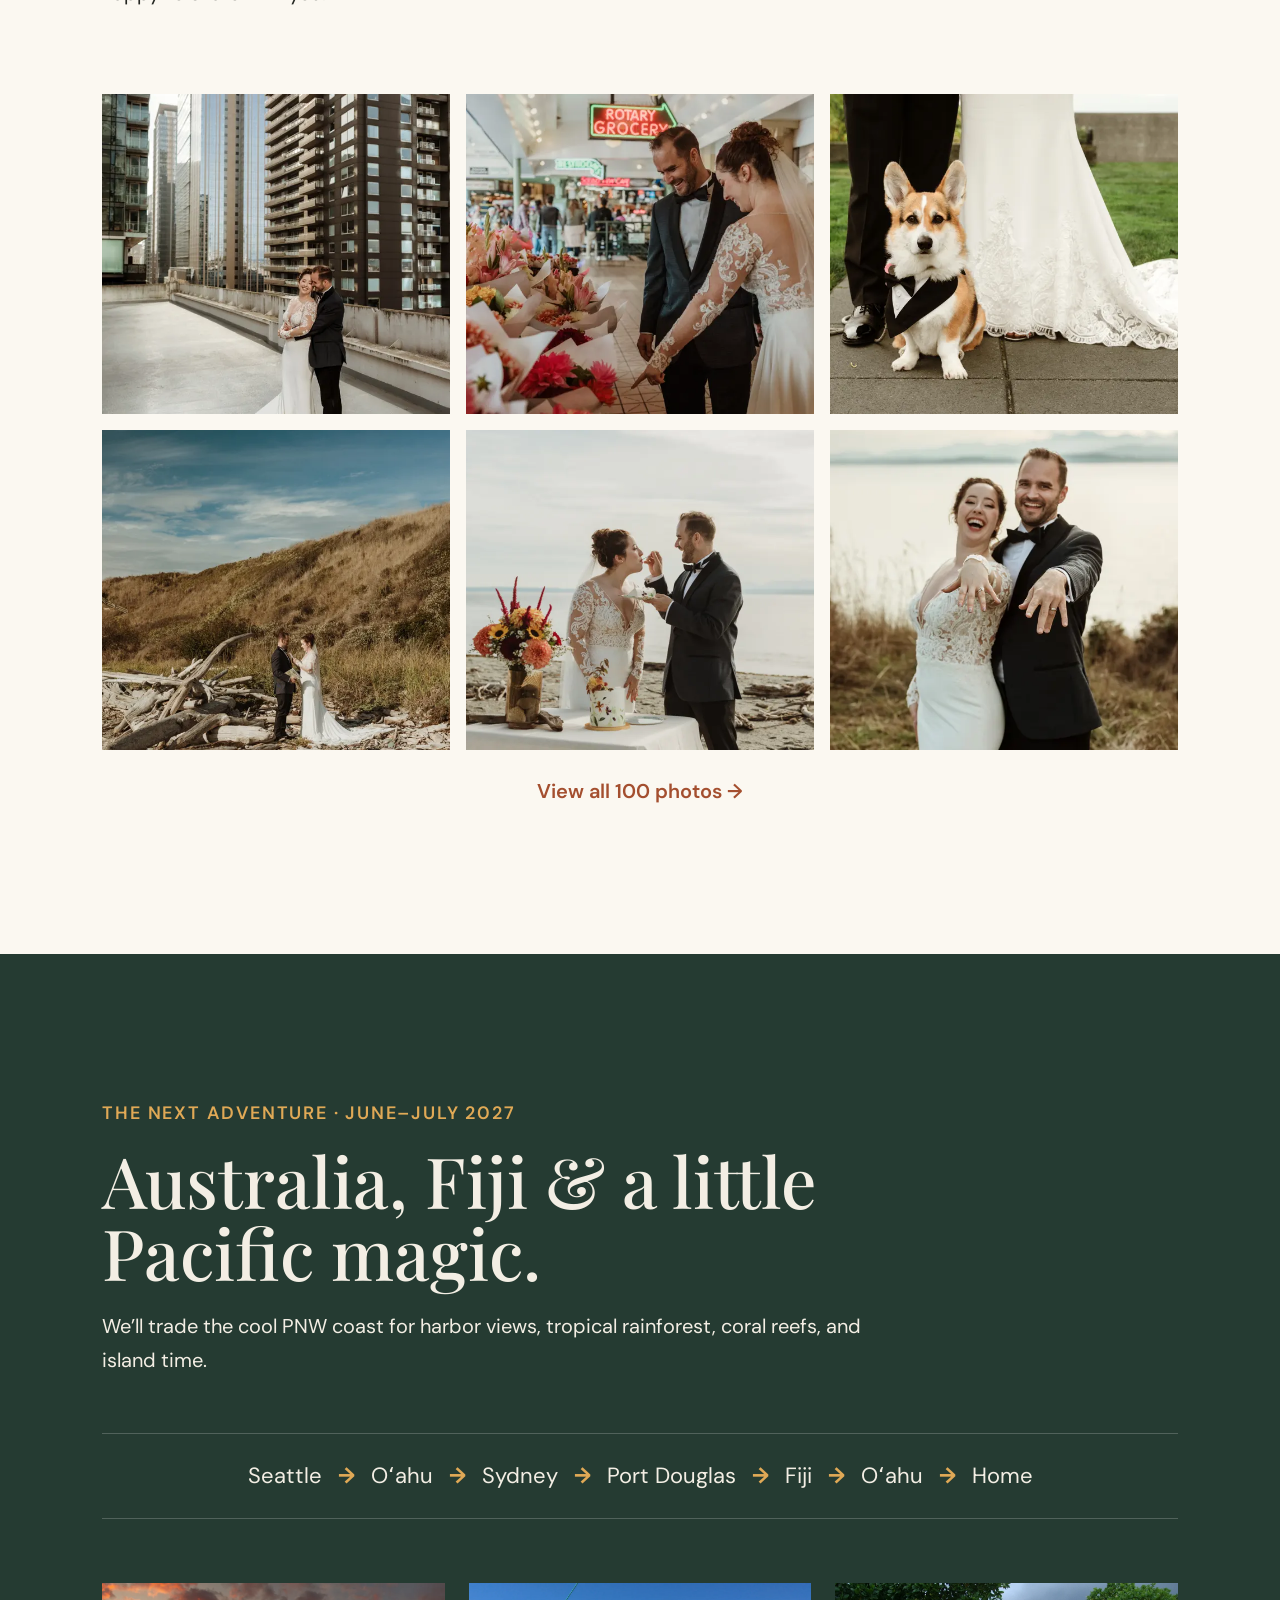
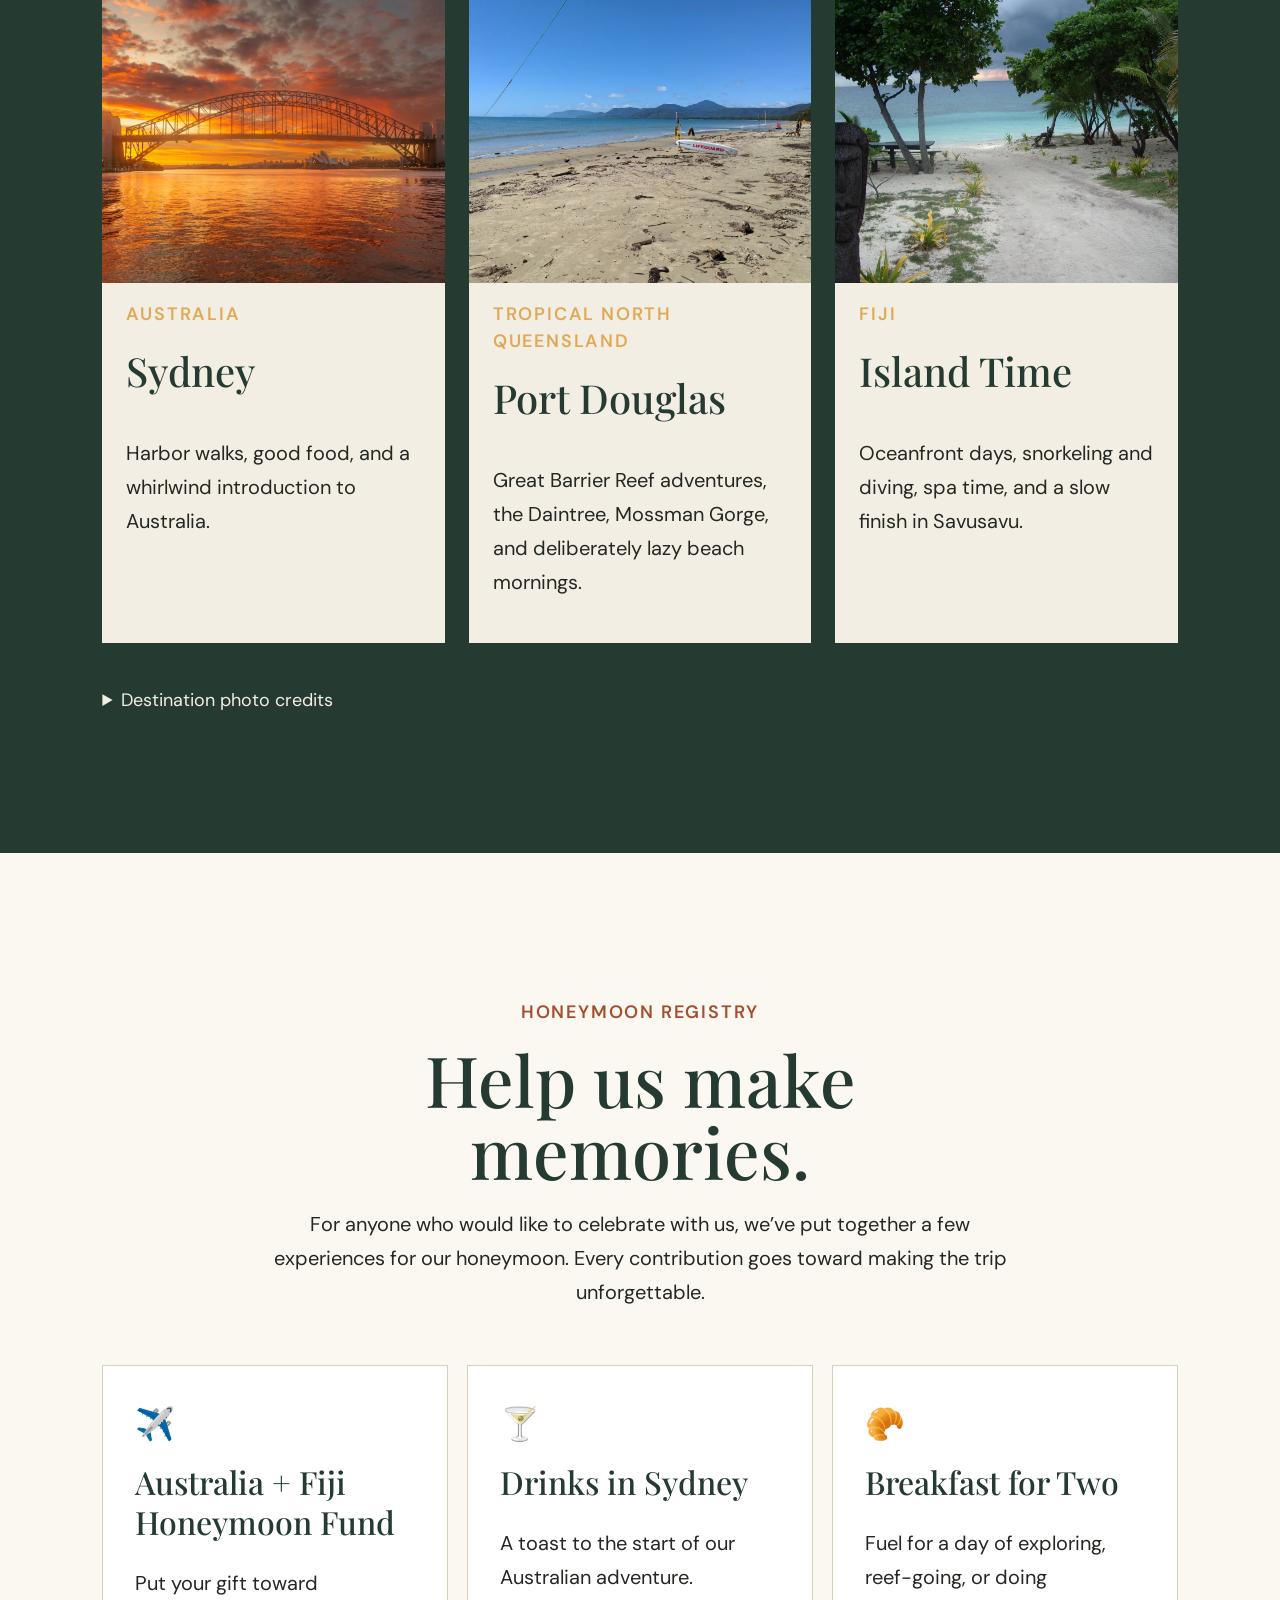
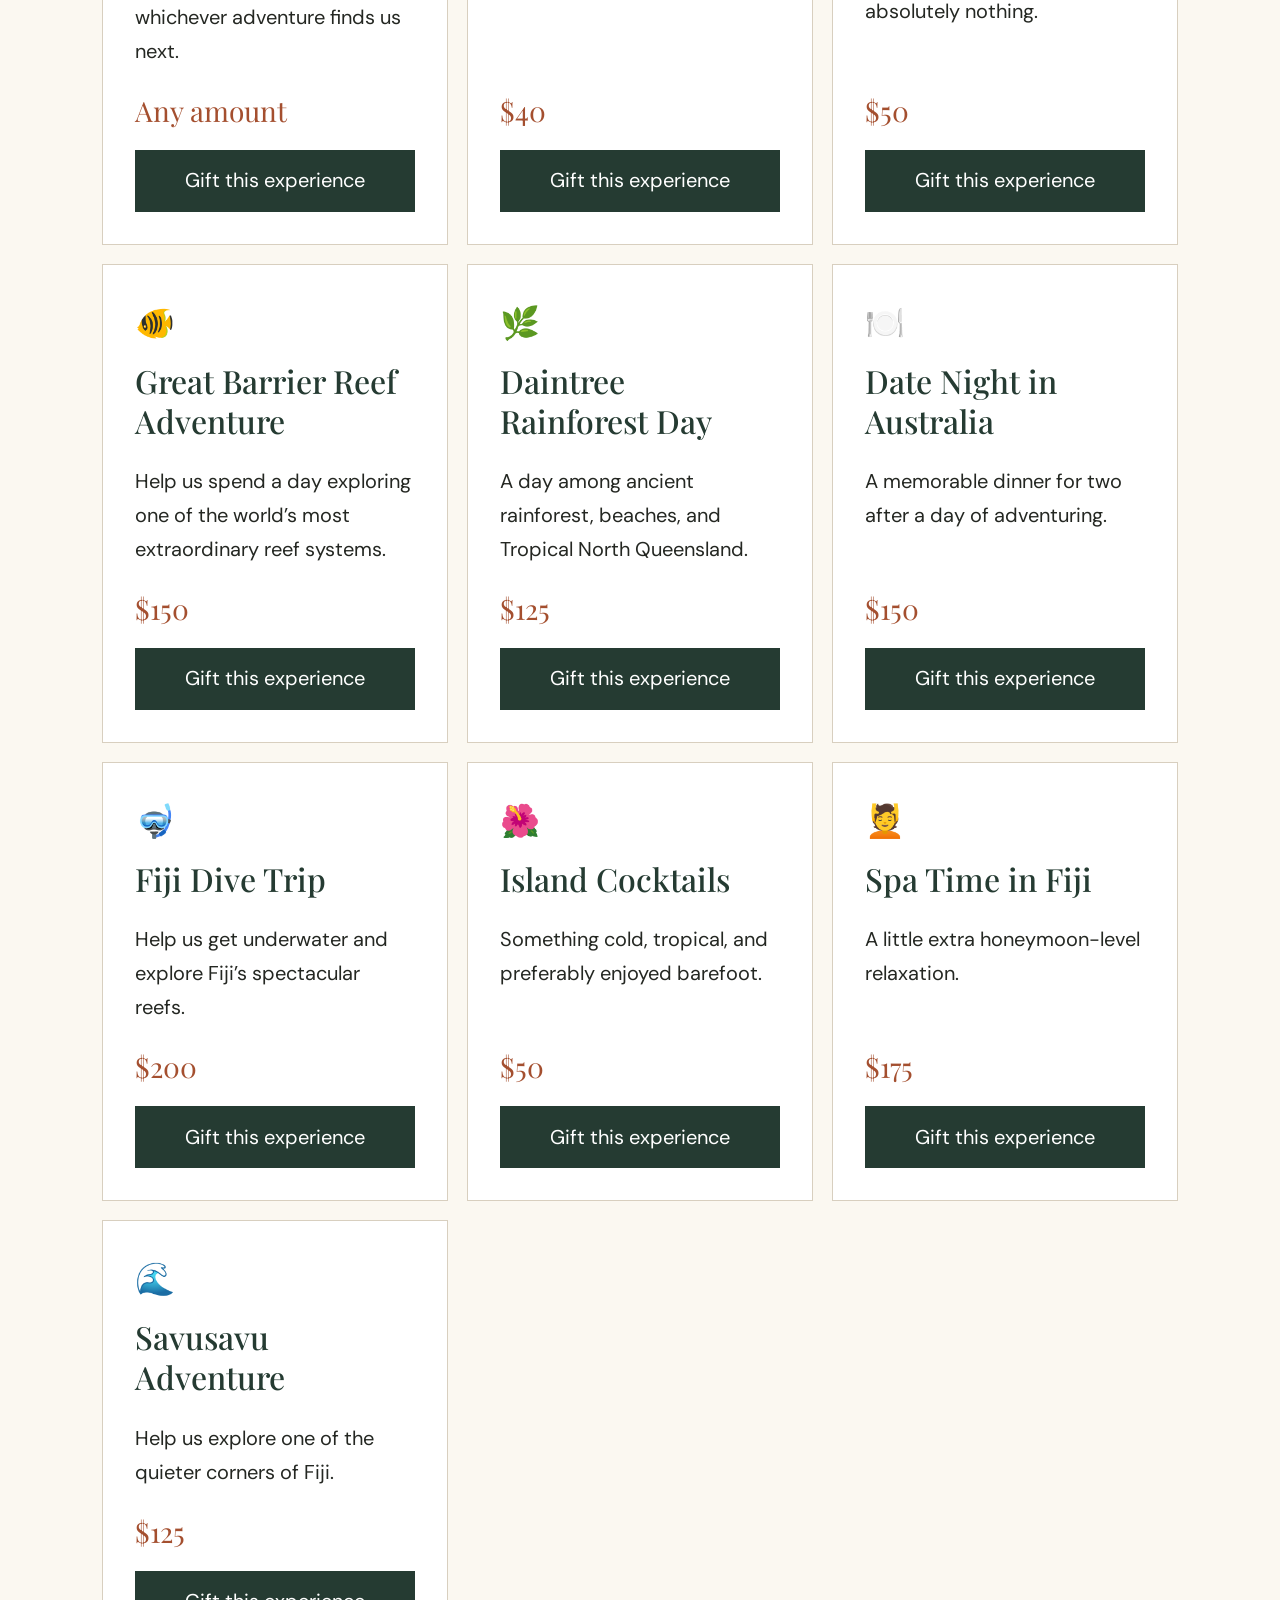
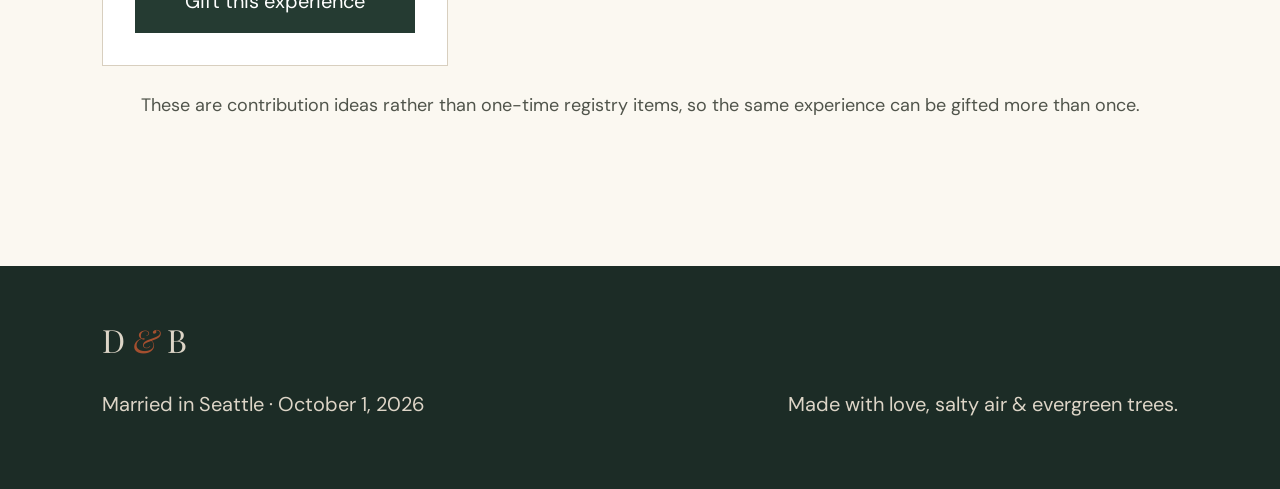
==== commit 06a648e3: "Correct 'salt air' to 'salty air' in index.html Updated the text from 'salt air' to 'salty air' in t" ====
--- a/index.html
+++ b/index.html
@@ -1,9 +1,9 @@
 <!doctype html><html lang="en"><head><meta charset="utf-8"><meta name="viewport" content="width=device-width,initial-scale=1"><title>Devon & Brianna</title><link rel="stylesheet" href="assets/style.css?v=6"></head><body>
 <div id="site"><header><a class="brand" href="#home">D <span>&</span> B</a><button class="menu" aria-label="Toggle navigation">Menu</button><nav><a href="#home">Home</a><a href="#elopement">Our Elopement</a><a href="gallery.html">Photo Gallery</a><a href="#honeymoon">Honeymoon</a><a href="#gifts">Gifts</a></nav></header>
-<main><section id="home" class="hero"><div class="hero-image"><img src="assets/images/photo-057-full.webp" alt="Devon and Brianna together on the Pacific Northwest coast" fetchpriority="high"></div><div class="hero-copy"><p class="eyebrow">October 1, 2026 · Seattle, Washington</p><h1>Devon <i>&</i><br>Brianna</h1><p class="lead">We eloped.</p><p>In a place that feels like home, surrounded by salt air, evergreens, and the quiet beauty of the Pacific Northwest, we chose each other for forever. We’re so happy to share a glimpse of our day—and the adventure that comes next—with the people we love most.</p><a class="text-link" href="#elopement">See our day →</a></div></section>
+<main><section id="home" class="hero"><div class="hero-image"><img src="assets/images/photo-057-full.webp" alt="Devon and Brianna together on the Pacific Northwest coast" fetchpriority="high"></div><div class="hero-copy"><p class="eyebrow">October 1, 2026 · Seattle, Washington</p><h1>Devon <i>&</i><br>Brianna</h1><p class="lead">We eloped.</p><p>In a place that feels like home, surrounded by salty air, evergreens, and the quiet beauty of the Pacific Northwest, we chose each other for forever. We’re so happy to share a glimpse of our day—and the adventure that comes next—with the people we love most.</p><a class="text-link" href="#elopement">See our day →</a></div></section>
 <section id="elopement" class="section"><div class="section-head"><p class="eyebrow">Our Elopement</p><h2>A PNW kind of love story.</h2></div><div class="story"><p>On October 1, 2026, we chose forever in Seattle. These are the little moments, big feelings, and familiar Pacific Northwest beauty we’re so happy to share with you.</p><p>Thank you for being part of our lives and our story. Come take a look at our day.</p></div><div class="photo-preview"><a href="gallery.html#photo-001" aria-label="See elopement photo 1"><img src="assets/images/photo-001-thumb.webp" alt="Elopement photo 1" loading="lazy" width="618" height="800"></a><a href="gallery.html#photo-013" aria-label="See elopement photo 13"><img src="assets/images/photo-013-thumb.webp" alt="Elopement photo 13" loading="lazy" width="600" height="800"></a><a href="gallery.html#photo-030" aria-label="See elopement photo 30"><img src="assets/images/photo-030-thumb.webp" alt="Elopement photo 30" loading="lazy" width="800" height="571"></a><a href="gallery.html#photo-049" aria-label="See elopement photo 49"><img src="assets/images/photo-049-thumb.webp" alt="Elopement photo 49" loading="lazy" width="800" height="571"></a><a href="gallery.html#photo-072" aria-label="See elopement photo 72"><img src="assets/images/photo-072-thumb.webp" alt="Elopement photo 72" loading="lazy" width="800" height="640"></a><a href="gallery.html#photo-100" aria-label="See elopement photo 100"><img src="assets/images/photo-100-thumb.webp" alt="Elopement photo 100" loading="lazy" width="640" height="800"></a></div><p class="gallery-note"><a class="text-link" href="gallery.html">View all 100 photos →</a></p></section>
 <section id="honeymoon" class="section honeymoon"><div class="section-head"><p class="eyebrow">The next adventure · June–July 2027</p><h2>Australia, Fiji & a little Pacific magic.</h2><p>We’ll trade the cool PNW coast for harbor views, tropical rainforest, coral reefs, and island time.</p></div><div class="route"><span>Seattle</span><b>→</b><span>Oʻahu</span><b>→</b><span>Sydney</span><b>→</b><span>Port Douglas</span><b>→</b><span>Fiji</span><b>→</b><span>Oʻahu</span><b>→</b><span>Home</span></div><div class="destination-grid"><article><img class="dest-img sydney" src="assets/images/sydney.webp" alt="Sydney Harbour Bridge and Opera House at sunset" width="1400" height="933" loading="lazy" decoding="async"><p class="eyebrow">Australia</p><h3>Sydney</h3><p>Harbor walks, good food, and a whirlwind introduction to Australia.</p></article><article><img class="dest-img reef" src="assets/images/port-douglas.webp" alt="Four Mile Beach and the Coral Sea in Port Douglas" width="1400" height="1050" loading="lazy" decoding="async"><p class="eyebrow">Tropical North Queensland</p><h3>Port Douglas</h3><p>Great Barrier Reef adventures, the Daintree, Mossman Gorge, and deliberately lazy beach mornings.</p></article><article><img class="dest-img fiji" src="assets/images/fiji.webp" alt="Palm-fringed beach and turquoise water on Bounty Island, Fiji" width="1400" height="1050" loading="lazy" decoding="async"><p class="eyebrow">Fiji</p><h3>Island Time</h3><p>Oceanfront days, snorkeling and diving, spa time, and a slow finish in Savusavu.</p></article></div><details class="photo-credits"><summary>Destination photo credits</summary><ul><li>Sydney: <a href="https://commons.wikimedia.org/wiki/File:Sydney_Harbour_including_Harbour_bridge_and_Opera_House.jpg" target="_blank" rel="noopener">Gibrate1, via Wikimedia Commons</a> · <a href="https://creativecommons.org/publicdomain/zero/1.0/" target="_blank" rel="noopener">CC0 1.0</a>. Resized and converted to WebP; displayed with a responsive crop.</li><li>Port Douglas: <a href="https://commons.wikimedia.org/wiki/File:Four_Mile_Beach.jpg" target="_blank" rel="noopener">Mathew Attlee, via Wikimedia Commons</a> · <a href="https://creativecommons.org/licenses/by-sa/4.0/" target="_blank" rel="noopener">CC BY-SA 4.0</a>. Resized and converted to WebP; displayed with a responsive crop.</li><li>Fiji: <a href="https://commons.wikimedia.org/wiki/File:Bounty_Island_beach_Fiji.jpg" target="_blank" rel="noopener">JaredWiltshire, via Wikimedia Commons</a> · <a href="https://creativecommons.org/licenses/by-sa/3.0/" target="_blank" rel="noopener">CC BY-SA 3.0</a>. Resized and converted to WebP; displayed with a responsive crop.</li></ul></details></section>
 <section id="gifts" class="section gifts"><div class="section-head center"><p class="eyebrow">Honeymoon Registry</p><h2>Help us make memories.</h2><p>For anyone who would like to celebrate with us, we’ve put together a few experiences for our honeymoon. Every contribution goes toward making the trip unforgettable.</p></div><div id="giftGrid" class="gift-grid"></div><p class="fineprint">These are contribution ideas rather than one-time registry items, so the same experience can be gifted more than once.</p></section>
-</main><footer><div><div class="footer-mark">D <span>&</span> B</div><p>Married in Seattle · October 1, 2026</p></div><p>Made with love, salt air & evergreen trees.</p></footer></div>
+</main><footer><div><div class="footer-mark">D <span>&</span> B</div><p>Married in Seattle · October 1, 2026</p></div><p>Made with love, salty air & evergreen trees.</p></footer></div>
 <div id="modal" class="modal" hidden><div class="modal-card" role="dialog" aria-modal="true" aria-labelledby="modalTitle"><button id="closeModal" class="close" aria-label="Close">×</button><p class="eyebrow">A gift for our honeymoon</p><h2 id="modalTitle">Thank you.</h2><p id="giftChoice"></p><p>Choose Venmo or Zelle below. Scan a QR code with a second device, or use the payment details directly in your app.</p><div class="pay-options"><div><h3>Venmo</h3><a href="assets/images/venmo-qr.png" target="_blank" rel="noopener" aria-label="Open Brianna’s Venmo QR code at full size"><img class="payment-qr" src="assets/images/venmo-qr.png" alt="Venmo QR code for @Brianna-Burrows" width="1179" height="1072"></a><p class="payment-detail">@Brianna-Burrows</p><button class="secondary" data-copy="@Brianna-Burrows">Copy Venmo username</button><ol><li>Open Venmo and scan this code, or search for <strong>@Brianna-Burrows</strong>.</li><li>Confirm the recipient is Brianna Burrows, then enter your gift amount.</li><li>Add your name and chosen experience in the payment note, then review and send.</li></ol></div><div><h3>Zelle</h3><a href="assets/images/zelle-qr.png" target="_blank" rel="noopener" aria-label="Open Brianna’s Zelle QR code at full size"><img class="payment-qr" src="assets/images/zelle-qr.png" alt="Zelle QR code for Brianna’s payment details" width="571" height="681"></a><p>Send your gift to Brianna’s mobile number:</p><p class="payment-detail" id="zelle">(206) 369-0433</p><button class="secondary" data-copy="2063690433">Copy Zelle phone number</button><ol><li>Open Zelle in your bank’s app.</li><li>Use its QR scanner if available, or add a recipient using <strong>(206) 369-0433</strong>.</li><li>Confirm the recipient is Brianna, enter your gift amount, and add your name and experience in the memo if available. Review and send.</li></ol></div></div><p class="modal-note">Using one device? Enter the username or phone number directly. Tap either QR code to open a larger image. If the recipient looks unfamiliar, check with us before sending. Thank you for helping us make a memory!</p><p id="copyStatus" class="modal-note" role="status" aria-live="polite"></p></div></div>
 <script src="assets/script.js?v=4"></script></body></html>
